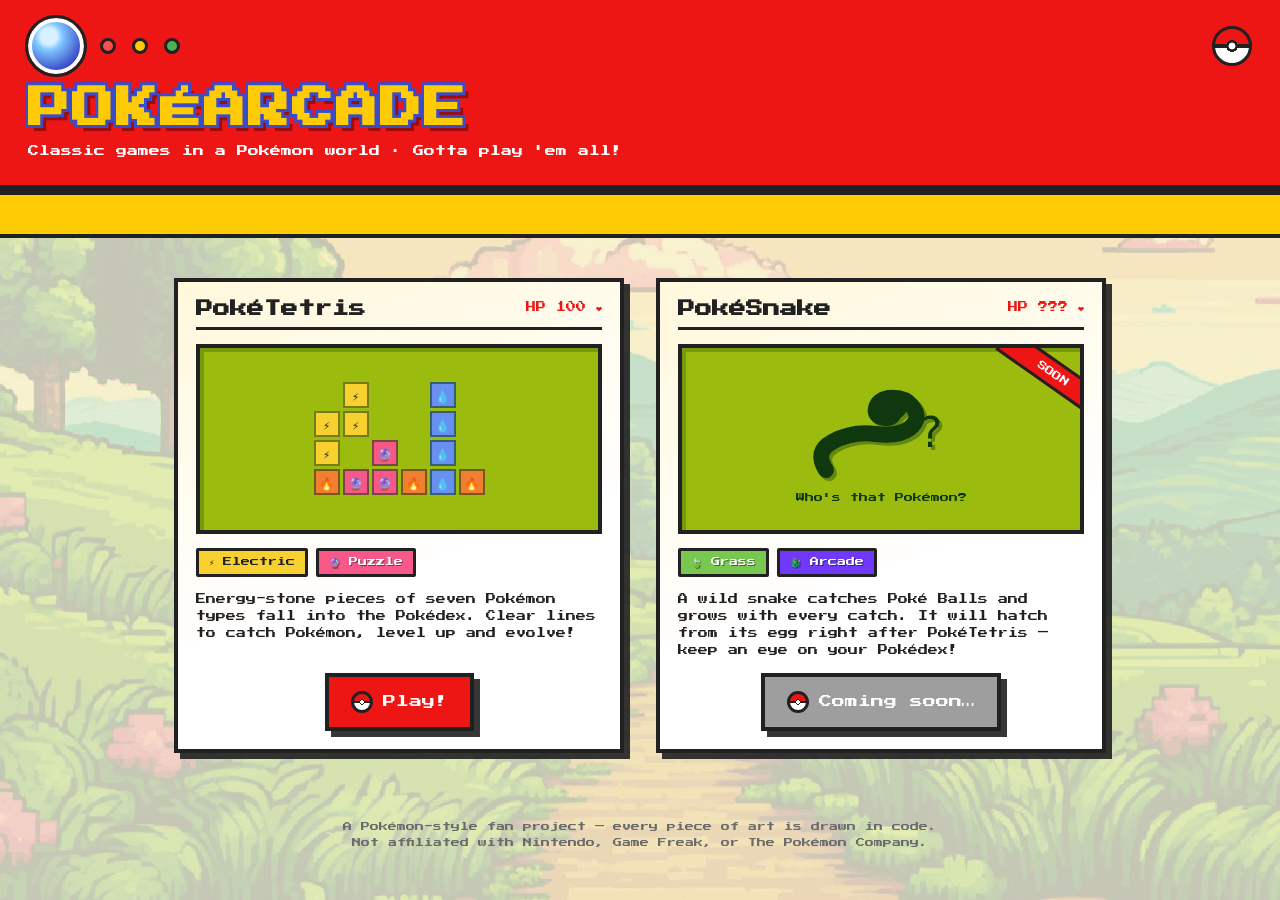
==== index.html @ 502ef16b "PokeArcade: retro Pokemon-style classic games site with PokeTetris Full playable Tetris (SRS, 7-bag," ====
<!DOCTYPE html>
<html lang="en">
<head>
  <meta charset="UTF-8">
  <meta name="viewport" content="width=device-width, initial-scale=1.0">
  <title>PokéArcade — Classic Games</title>
  <link rel="icon" href="data:image/svg+xml,%3Csvg xmlns='http://www.w3.org/2000/svg' viewBox='0 0 100 100'%3E%3Ccircle cx='50' cy='50' r='46' fill='%23fff' stroke='%23212121' stroke-width='6'/%3E%3Cpath d='M4 50 a46 46 0 0 1 92 0 z' fill='%23ee1515'/%3E%3Crect x='4' y='44' width='92' height='12' fill='%23212121'/%3E%3Ccircle cx='50' cy='50' r='14' fill='%23fff' stroke='%23212121' stroke-width='6'/%3E%3C/svg%3E">
  <link rel="preconnect" href="https://fonts.googleapis.com">
  <link rel="preconnect" href="https://fonts.gstatic.com" crossorigin>
  <link href="https://fonts.googleapis.com/css2?family=Press+Start+2P&display=swap" rel="stylesheet">
  <link rel="stylesheet" href="assets/css/theme.css?v=5">
  <link rel="stylesheet" href="assets/css/hub.css?v=5">
</head>
<body>

  <header class="pokedex-top">
    <div class="pokedex-top__hardware">
      <div class="dex-lens" aria-hidden="true"></div>
      <div class="dex-led dex-led--red" aria-hidden="true"></div>
      <div class="dex-led dex-led--yellow" aria-hidden="true"></div>
      <div class="dex-led dex-led--green" aria-hidden="true"></div>
      <div class="pokeball pokeball--bounce" style="margin-left:auto" aria-hidden="true"></div>
    </div>
    <h1>POKÉARCADE</h1>
    <p>Classic games in a Pokémon world · Gotta play 'em all!</p>
  </header>

  <div class="ticker" aria-hidden="true">
    <div class="ticker__inner">
      ⚡ TETRIS is now live! &nbsp;·&nbsp; 🐍 SNAKE is hatching from its egg soon… &nbsp;·&nbsp;
      🔴 Clear every line and become the League Champion! &nbsp;·&nbsp; ⭐ High scores are saved in your Pokédex
    </div>
  </div>

  <main class="games-grid">

    <!-- ======== Card: Tetris ======== -->
    <article class="game-card">
      <div class="game-card__head">
        <h2>PokéTetris</h2>
        <span class="game-card__hp">HP 100 ❤</span>
      </div>

      <div class="game-card__screen">
        <div class="tetro-preview" aria-hidden="true">
          <div class="tetro-cell tetro-cell--empty"></div>
          <div class="tetro-cell tetro-cell--electric">⚡</div>
          <div class="tetro-cell tetro-cell--empty"></div>
          <div class="tetro-cell tetro-cell--empty"></div>
          <div class="tetro-cell tetro-cell--water">💧</div>
          <div class="tetro-cell tetro-cell--empty"></div>

          <div class="tetro-cell tetro-cell--electric">⚡</div>
          <div class="tetro-cell tetro-cell--electric">⚡</div>
          <div class="tetro-cell tetro-cell--empty"></div>
          <div class="tetro-cell tetro-cell--empty"></div>
          <div class="tetro-cell tetro-cell--water">💧</div>
          <div class="tetro-cell tetro-cell--empty"></div>

          <div class="tetro-cell tetro-cell--electric">⚡</div>
          <div class="tetro-cell tetro-cell--empty"></div>
          <div class="tetro-cell tetro-cell--psychic">🔮</div>
          <div class="tetro-cell tetro-cell--empty"></div>
          <div class="tetro-cell tetro-cell--water">💧</div>
          <div class="tetro-cell tetro-cell--empty"></div>

          <div class="tetro-cell tetro-cell--fire">🔥</div>
          <div class="tetro-cell tetro-cell--psychic">🔮</div>
          <div class="tetro-cell tetro-cell--psychic">🔮</div>
          <div class="tetro-cell tetro-cell--fire">🔥</div>
          <div class="tetro-cell tetro-cell--water">💧</div>
          <div class="tetro-cell tetro-cell--fire">🔥</div>
        </div>
      </div>

      <div class="game-card__badges">
        <span class="type-badge type-badge--electric">⚡ Electric</span>
        <span class="type-badge type-badge--psychic">🔮 Puzzle</span>
      </div>

      <p class="game-card__desc">
        Energy-stone pieces of seven Pokémon types fall into the Pokédex.
        Clear lines to catch Pokémon, level up and evolve!
      </p>

      <div class="game-card__actions">
        <a class="poke-btn" href="games/tetris/index.html">
          <span class="pokeball" style="--size:22px" aria-hidden="true"></span>
          Play!
        </a>
      </div>
    </article>

    <!-- ======== Card: Snake (coming soon) ======== -->
    <article class="game-card">
      <div class="game-card__head">
        <h2>PokéSnake</h2>
        <span class="game-card__hp">HP ??? ❤</span>
      </div>

      <div class="game-card__screen">
        <span class="coming-soon-stamp">SOON</span>
        <div class="whos-that">
          <!-- Snake-Pokémon silhouette (original art) -->
          <svg width="150" height="110" viewBox="0 0 150 110" xmlns="http://www.w3.org/2000/svg" role="img" aria-label="Silhouette of a snake Pokémon">
            <path d="M20 95 q-12 -18 6 -28 q20 -11 44 -8 q22 3 34 -6 q12 -10 2 -22 q-8 -10 -24 -8 q-10 2 -12 10 q-2 8 8 10 q8 1 10 -5"
                  fill="none" stroke="#0f380f" stroke-width="16" stroke-linecap="round"/>
            <circle cx="88" cy="30" r="14" fill="#0f380f"/>
            <text x="112" y="72" font-size="42" fill="#0f380f" font-family="monospace">?</text>
          </svg>
          <span>Who's that Pokémon?</span>
        </div>
      </div>

      <div class="game-card__badges">
        <span class="type-badge type-badge--grass">🍃 Grass</span>
        <span class="type-badge type-badge--dragon">🐉 Arcade</span>
      </div>

      <p class="game-card__desc">
        A wild snake catches Poké Balls and grows with every catch.
        It will hatch from its egg right after PokéTetris — keep an eye on your Pokédex!
      </p>

      <div class="game-card__actions">
        <a class="poke-btn" href="#" aria-disabled="true">
          <span class="pokeball" style="--size:22px" aria-hidden="true"></span>
          Coming soon…
        </a>
      </div>
    </article>

  </main>

  <footer class="arcade-footer">
    A Pokémon-style fan project — every piece of art is drawn in code.<br>
    Not affiliated with Nintendo, Game Freak, or The Pokémon Company.
  </footer>

</body>
</html>
---- assets/css/theme.css ----
/* ============================================================
   PokéArcade — shared theme (arcade-shell)
   Tokens and reusable components for every game.
   ============================================================ */

:root {
  /* Poké Ball & Pikachu palette */
  --poke-red: #ee1515;
  --poke-red-dark: #b00b0b;
  --poke-yellow: #ffcb05;
  --poke-yellow-dark: #c7a008;
  --poke-blue: #3b4cca;
  --poke-blue-light: #7fc7ff;
  --poke-cream: #f8f0d8;
  --poke-ink: #212121;
  --poke-white: #ffffff;
  --poke-screen: #9bbc0f; /* Game Boy screen green */
  --poke-screen-dark: #0f380f;

  /* Pokémon type colors (used for Tetris pieces) */
  --type-electric: #f8d030;
  --type-fire: #f08030;
  --type-water: #6890f0;
  --type-grass: #78c850;
  --type-psychic: #f85888;
  --type-ice: #98d8d8;
  --type-dragon: #7038f8;

  --font-pixel: 'Press Start 2P', 'Courier New', monospace;
  --pixel-border: 4px solid var(--poke-ink);
  --pixel-shadow: 6px 6px 0 rgba(33, 33, 33, 0.9);
}

* {
  box-sizing: border-box;
}

body {
  margin: 0;
  font-family: var(--font-pixel);
  color: var(--poke-ink);
  background-color: var(--poke-cream);
  /* subtle pixel grid, like walking through tall grass */
  background-image:
    linear-gradient(rgba(120, 200, 80, 0.07) 2px, transparent 2px),
    linear-gradient(90deg, rgba(120, 200, 80, 0.07) 2px, transparent 2px);
  background-size: 24px 24px;
  image-rendering: pixelated;
}

/* ---------- Poké Ball button ---------- */
.poke-btn {
  display: inline-flex;
  align-items: center;
  gap: 10px;
  padding: 14px 22px;
  font-family: var(--font-pixel);
  font-size: 13px;
  text-decoration: none;
  color: var(--poke-white);
  background: var(--poke-red);
  border: var(--pixel-border);
  box-shadow: var(--pixel-shadow);
  cursor: pointer;
  transition: transform 0.08s steps(2), box-shadow 0.08s steps(2);
}

.poke-btn:hover {
  transform: translate(2px, 2px);
  box-shadow: 4px 4px 0 rgba(33, 33, 33, 0.9);
  background: var(--poke-red-dark);
}

.poke-btn:active {
  transform: translate(6px, 6px);
  box-shadow: 0 0 0 rgba(33, 33, 33, 0.9);
}

.poke-btn[aria-disabled='true'] {
  background: #9e9e9e;
  cursor: not-allowed;
  pointer-events: none;
}

/* ---------- Type badges (like Pokémon battle UI) ---------- */
.type-badge {
  display: inline-block;
  padding: 6px 10px;
  font-size: 9px;
  color: var(--poke-white);
  text-shadow: 1px 1px 0 rgba(0, 0, 0, 0.45);
  border: 3px solid var(--poke-ink);
  border-radius: 2px;
}

.type-badge--electric { background: var(--type-electric); color: var(--poke-ink); text-shadow: none; }
.type-badge--fire     { background: var(--type-fire); }
.type-badge--water    { background: var(--type-water); }
.type-badge--grass    { background: var(--type-grass); }
.type-badge--psychic  { background: var(--type-psychic); }
.type-badge--ice      { background: var(--type-ice); color: var(--poke-ink); text-shadow: none; }
.type-badge--dragon   { background: var(--type-dragon); }

/* ---------- Poké Ball (pure CSS, spins and bounces) ---------- */
.pokeball {
  --size: 40px;
  width: var(--size);
  height: var(--size);
  flex: 0 0 auto;
  border-radius: 50%;
  border: 3px solid var(--poke-ink);
  background:
    radial-gradient(circle at center, var(--poke-white) 0 14%, var(--poke-ink) 15% 24%, transparent 25%),
    linear-gradient(to bottom, var(--poke-red) 0 45%, var(--poke-ink) 45% 55%, var(--poke-white) 55% 100%);
}

.pokeball--bounce {
  animation: pokeball-bounce 1.1s steps(6) infinite;
}

@keyframes pokeball-bounce {
  0%, 100% { transform: translateY(0) rotate(0deg); }
  30%      { transform: translateY(-14px) rotate(-14deg); }
  60%      { transform: translateY(0) rotate(10deg); }
  80%      { transform: translateY(-5px) rotate(-4deg); }
}

/* ---------- "Pokédex screen" panel ---------- */
.dex-panel {
  background: var(--poke-white);
  border: var(--pixel-border);
  box-shadow: var(--pixel-shadow);
  padding: 20px;
}

/* ---------- Scrolling ticker ---------- */
.ticker {
  overflow: hidden;
  border-top: var(--pixel-border);
  border-bottom: var(--pixel-border);
  background: var(--poke-yellow);
  padding: 10px 0;
  white-space: nowrap;
}

.ticker__inner {
  display: inline-block;
  padding-left: 100%;
  animation: ticker-scroll 18s linear infinite;
  font-size: 11px;
}

@keyframes ticker-scroll {
  to { transform: translateX(-100%); }
}
---- assets/css/hub.css ----
/* ============================================================
   PokéArcade — hub page styles (index.html)
   ============================================================ */

/* Locally generated pixel-art meadow (SDXL), dimmed by a cream
   overlay so cards and text stay readable. */
body {
  background-image:
    linear-gradient(rgba(248, 240, 216, 0.78), rgba(248, 240, 216, 0.78)),
    url('../img/hub-bg.png');
  background-size: cover;
  background-position: center;
  background-attachment: fixed;
}

/* ---------- Pokédex-style header ---------- */
.pokedex-top {
  background: var(--poke-red);
  border-bottom: 6px solid var(--poke-ink);
  padding: 18px 28px 22px;
  position: relative;
}

.pokedex-top__hardware {
  display: flex;
  align-items: center;
  gap: 16px;
  margin-bottom: 14px;
}

/* Big blue lens, just like the Pokédex camera */
.dex-lens {
  width: 56px;
  height: 56px;
  border-radius: 50%;
  border: 4px solid var(--poke-white);
  outline: 3px solid var(--poke-ink);
  background: radial-gradient(circle at 35% 30%, #d8f0ff 0 18%, var(--poke-blue-light) 30%, var(--poke-blue) 75%);
}

.dex-led {
  width: 16px;
  height: 16px;
  border-radius: 50%;
  border: 3px solid var(--poke-ink);
}

.dex-led--red    { background: #ff4d4d; animation: led-blink 2.2s steps(2) infinite; }
.dex-led--yellow { background: var(--poke-yellow); animation: led-blink 1.7s steps(2) infinite 0.4s; }
.dex-led--green  { background: #4caf50; animation: led-blink 2.9s steps(2) infinite 0.8s; }

@keyframes led-blink {
  0%, 100% { filter: brightness(1); }
  50%      { filter: brightness(1.9); }
}

.pokedex-top h1 {
  margin: 0;
  font-size: clamp(22px, 5vw, 42px);
  color: var(--poke-yellow);
  /* signature yellow logo with a blue outline, Pokémon-logo style */
  text-shadow:
    3px 3px 0 var(--poke-blue),
    -3px 3px 0 var(--poke-blue),
    3px -3px 0 var(--poke-blue),
    -3px -3px 0 var(--poke-blue),
    6px 6px 0 rgba(0, 0, 0, 0.35);
  letter-spacing: 2px;
}

.pokedex-top p {
  margin: 12px 0 0;
  color: var(--poke-white);
  font-size: 11px;
  line-height: 1.9;
}

/* ---------- Game cards grid ---------- */
.games-grid {
  display: grid;
  grid-template-columns: repeat(auto-fit, minmax(300px, 1fr));
  gap: 32px;
  max-width: 980px;
  margin: 40px auto;
  padding: 0 24px;
}

/* Game card — styled like a Pokémon TCG card */
.game-card {
  display: flex;
  flex-direction: column;
  gap: 14px;
  padding: 18px;
  background: linear-gradient(160deg, #fff8dc 0%, var(--poke-white) 60%);
  border: var(--pixel-border);
  box-shadow: var(--pixel-shadow);
  transition: transform 0.1s steps(2), box-shadow 0.1s steps(2);
}

.game-card:hover {
  transform: translate(-3px, -3px);
  box-shadow: 9px 9px 0 rgba(33, 33, 33, 0.9);
}

.game-card__head {
  display: flex;
  align-items: center;
  justify-content: space-between;
  gap: 10px;
  border-bottom: 3px solid var(--poke-ink);
  padding-bottom: 10px;
}

.game-card__head h2 {
  margin: 0;
  font-size: 17px;
}

.game-card__hp {
  font-size: 10px;
  color: var(--poke-red);
  white-space: nowrap;
}

/* Preview window inside the card — green Game Boy screen */
.game-card__screen {
  min-height: 190px;
  display: flex;
  align-items: center;
  justify-content: center;
  background: var(--poke-screen);
  border: var(--pixel-border);
  box-shadow: inset 4px 4px 0 rgba(15, 56, 15, 0.25);
  position: relative;
  overflow: hidden;
}

.game-card__badges {
  display: flex;
  flex-wrap: wrap;
  gap: 8px;
}

.game-card__desc {
  font-size: 10px;
  line-height: 1.7;
  margin: 0;
  flex-grow: 1;
}

.game-card__actions {
  display: flex;
  justify-content: center;
}

/* --- Mini tetromino art on the Tetris card screen --- */
.tetro-preview {
  display: grid;
  grid-template-columns: repeat(6, 26px);
  grid-template-rows: repeat(4, 26px);
  gap: 3px;
}

.tetro-cell {
  border: 2px solid rgba(15, 56, 15, 0.55);
  display: flex;
  align-items: center;
  justify-content: center;
  font-size: 12px;
  line-height: 1;
}

.tetro-cell--electric { background: var(--type-electric); }
.tetro-cell--fire     { background: var(--type-fire); }
.tetro-cell--water    { background: var(--type-water); }
.tetro-cell--psychic  { background: var(--type-psychic); }
.tetro-cell--empty    { border-color: transparent; }

/* --- "Who's that Pokémon?" silhouette on the Snake card --- */
.whos-that {
  display: flex;
  flex-direction: column;
  align-items: center;
  gap: 8px;
}

.whos-that svg {
  filter: drop-shadow(3px 3px 0 rgba(15, 56, 15, 0.4));
}

.whos-that span {
  font-size: 9px;
  color: var(--poke-screen-dark);
}

.coming-soon-stamp {
  position: absolute;
  top: 12px;
  right: -34px;
  transform: rotate(35deg);
  background: var(--poke-red);
  color: var(--poke-white);
  font-size: 9px;
  padding: 6px 40px;
  border: 3px solid var(--poke-ink);
}

/* ---------- Footer ---------- */
.arcade-footer {
  text-align: center;
  font-size: 9px;
  line-height: 1.8;
  padding: 26px 20px 34px;
  color: #6b6b6b;
}
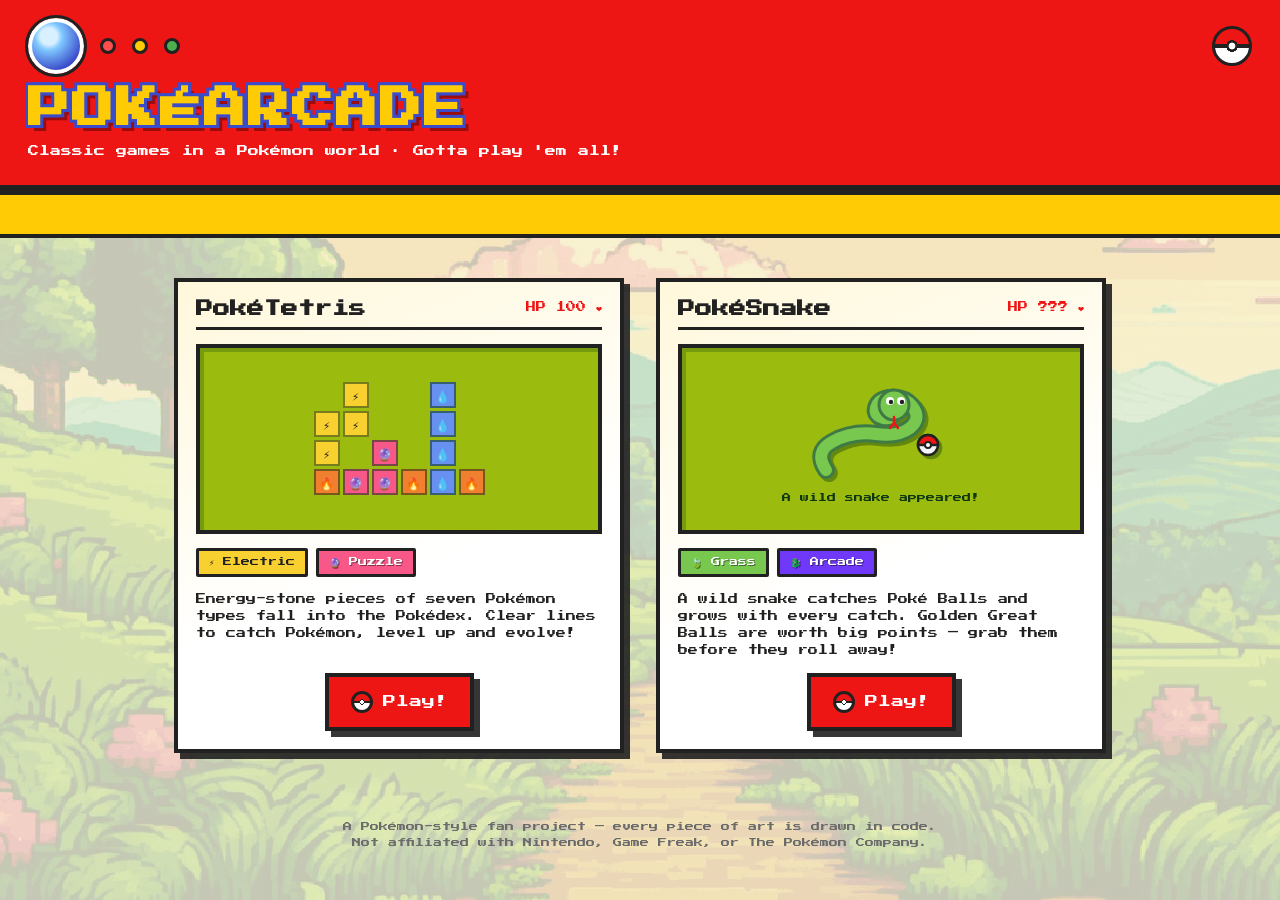
==== commit 1b082582: "Add PokeSnake and lock game pages against page scrolling on phones New game: snake on a 17x17 field " ====
--- a/index.html
+++ b/index.html
@@ -27,7 +27,7 @@
 
   <div class="ticker" aria-hidden="true">
     <div class="ticker__inner">
-      ⚡ TETRIS is now live! &nbsp;·&nbsp; 🐍 SNAKE is hatching from its egg soon… &nbsp;·&nbsp;
+      ⚡ TETRIS is now live! &nbsp;·&nbsp; 🐍 SNAKE has hatched — play it now! &nbsp;·&nbsp;
       🔴 Clear every line and become the League Champion! &nbsp;·&nbsp; ⭐ High scores are saved in your Pokédex
     </div>
   </div>
@@ -99,16 +99,22 @@
       </div>
 
       <div class="game-card__screen">
-        <span class="coming-soon-stamp">SOON</span>
         <div class="whos-that">
-          <!-- Snake-Pokémon silhouette (original art) -->
-          <svg width="150" height="110" viewBox="0 0 150 110" xmlns="http://www.w3.org/2000/svg" role="img" aria-label="Silhouette of a snake Pokémon">
+          <!-- The snake, revealed (original art) -->
+          <svg width="150" height="110" viewBox="0 0 150 110" xmlns="http://www.w3.org/2000/svg" role="img" aria-label="A green snake Pokémon">
             <path d="M20 95 q-12 -18 6 -28 q20 -11 44 -8 q22 3 34 -6 q12 -10 2 -22 q-8 -10 -24 -8 q-10 2 -12 10 q-2 8 8 10 q8 1 10 -5"
-                  fill="none" stroke="#0f380f" stroke-width="16" stroke-linecap="round"/>
-            <circle cx="88" cy="30" r="14" fill="#0f380f"/>
-            <text x="112" y="72" font-size="42" fill="#0f380f" font-family="monospace">?</text>
+                  fill="none" stroke="#3f7a45" stroke-width="18" stroke-linecap="round"/>
+            <path d="M20 95 q-12 -18 6 -28 q20 -11 44 -8 q22 3 34 -6 q12 -10 2 -22 q-8 -10 -24 -8 q-10 2 -12 10 q-2 8 8 10 q8 1 10 -5"
+                  fill="none" stroke="#78c850" stroke-width="12" stroke-linecap="round"/>
+            <circle cx="88" cy="30" r="15" fill="#78c850" stroke="#3f7a45" stroke-width="3"/>
+            <circle cx="84" cy="26" r="4" fill="#fff"/><circle cx="85" cy="27" r="2.2" fill="#212121"/>
+            <circle cx="95" cy="26" r="4" fill="#fff"/><circle cx="96" cy="27" r="2.2" fill="#212121"/>
+            <path d="M88 42 l0 7 m0 -1 l-4 5 m4 -5 l4 5" stroke="#ee1515" stroke-width="2.5" fill="none" stroke-linecap="round"/>
+            <circle cx="122" cy="70" r="10" fill="#f4f6fb" stroke="#212121" stroke-width="2.5"/>
+            <path d="M112 70 a10 10 0 0 1 20 0 z" fill="#ee1515" stroke="#212121" stroke-width="2.5"/>
+            <circle cx="122" cy="70" r="3" fill="#fff" stroke="#212121" stroke-width="2"/>
           </svg>
-          <span>Who's that Pokémon?</span>
+          <span>A wild snake appeared!</span>
         </div>
       </div>
 
@@ -119,13 +125,13 @@
 
       <p class="game-card__desc">
         A wild snake catches Poké Balls and grows with every catch.
-        It will hatch from its egg right after PokéTetris — keep an eye on your Pokédex!
+        Golden Great Balls are worth big points — grab them before they roll away!
       </p>
 
       <div class="game-card__actions">
-        <a class="poke-btn" href="#" aria-disabled="true">
+        <a class="poke-btn" href="games/snake/index.html">
           <span class="pokeball" style="--size:22px" aria-hidden="true"></span>
-          Coming soon…
+          Play!
         </a>
       </div>
     </article>
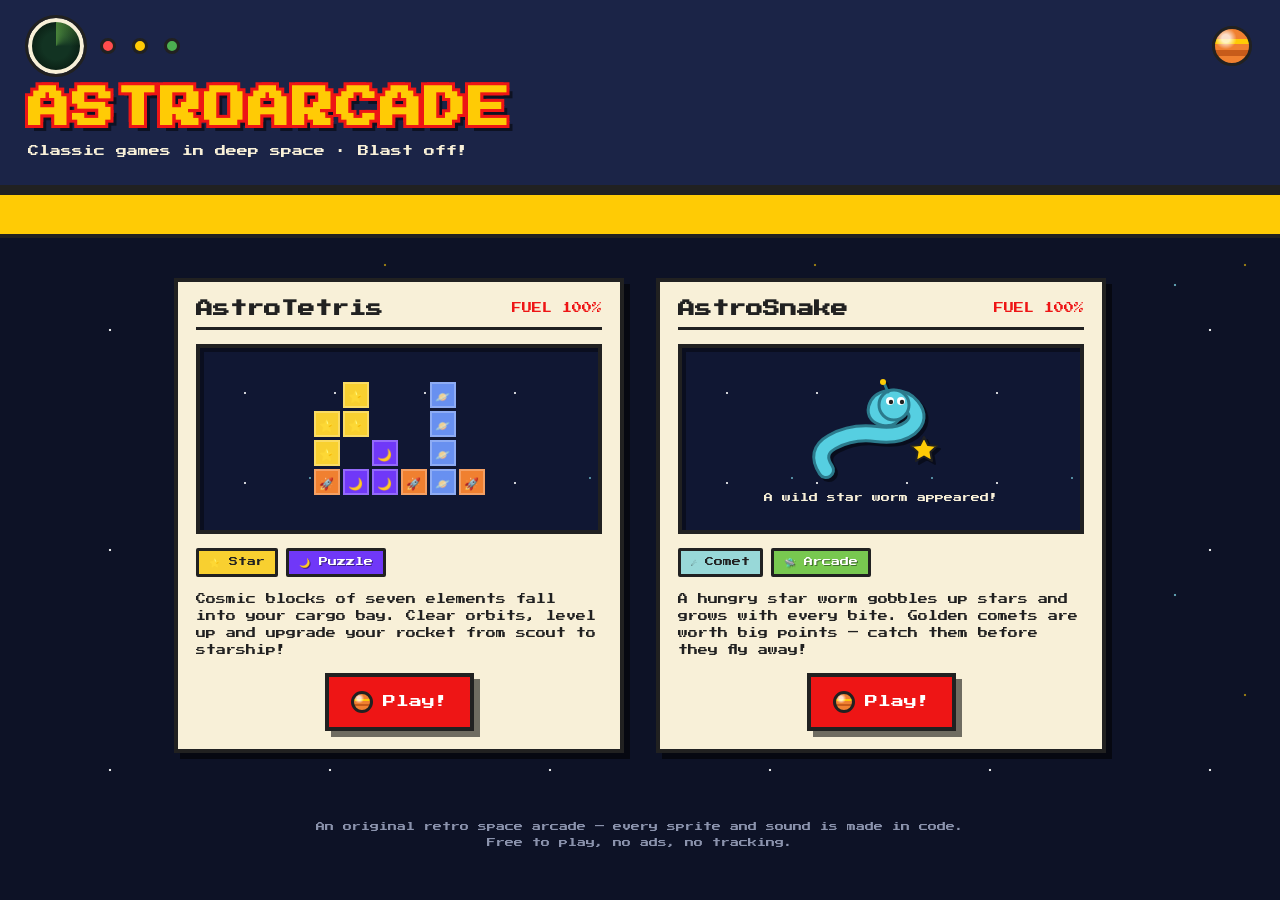
==== commit a553811a: "Re-theme the whole site to an original space setting: AstroArcade Pokemon theme is fully gone: Astro" ====
--- a/index.html
+++ b/index.html
@@ -3,13 +3,13 @@
 <head>
   <meta charset="UTF-8">
   <meta name="viewport" content="width=device-width, initial-scale=1.0">
-  <title>PokéArcade — Classic Games</title>
-  <link rel="icon" href="data:image/svg+xml,%3Csvg xmlns='http://www.w3.org/2000/svg' viewBox='0 0 100 100'%3E%3Ccircle cx='50' cy='50' r='46' fill='%23fff' stroke='%23212121' stroke-width='6'/%3E%3Cpath d='M4 50 a46 46 0 0 1 92 0 z' fill='%23ee1515'/%3E%3Crect x='4' y='44' width='92' height='12' fill='%23212121'/%3E%3Ccircle cx='50' cy='50' r='14' fill='%23fff' stroke='%23212121' stroke-width='6'/%3E%3C/svg%3E">
+  <title>AstroArcade — Classic Games in Space</title>
+  <link rel="icon" href="data:image/svg+xml,%3Csvg xmlns='http://www.w3.org/2000/svg' viewBox='0 0 100 100'%3E%3Cellipse cx='50' cy='54' rx='46' ry='14' fill='none' stroke='%23ffcb05' stroke-width='7' transform='rotate(-18 50 54)'/%3E%3Ccircle cx='50' cy='50' r='28' fill='%23f08030' stroke='%23212121' stroke-width='6'/%3E%3Cpath d='M28 44 a28 28 0 0 1 44 -8' fill='none' stroke='%23ffcb05' stroke-width='8'/%3E%3C/svg%3E">
   <link rel="preconnect" href="https://fonts.googleapis.com">
   <link rel="preconnect" href="https://fonts.gstatic.com" crossorigin>
   <link href="https://fonts.googleapis.com/css2?family=Press+Start+2P&display=swap" rel="stylesheet">
-  <link rel="stylesheet" href="assets/css/theme.css?v=5">
-  <link rel="stylesheet" href="assets/css/hub.css?v=5">
+  <link rel="stylesheet" href="assets/css/theme.css?v=6">
+  <link rel="stylesheet" href="assets/css/hub.css?v=6">
 </head>
 <body>
 
@@ -21,66 +21,66 @@
       <div class="dex-led dex-led--green" aria-hidden="true"></div>
       <div class="pokeball pokeball--bounce" style="margin-left:auto" aria-hidden="true"></div>
     </div>
-    <h1>POKÉARCADE</h1>
-    <p>Classic games in a Pokémon world · Gotta play 'em all!</p>
+    <h1>ASTROARCADE</h1>
+    <p>Classic games in deep space · Blast off!</p>
   </header>
 
   <div class="ticker" aria-hidden="true">
     <div class="ticker__inner">
-      ⚡ TETRIS is now live! &nbsp;·&nbsp; 🐍 SNAKE has hatched — play it now! &nbsp;·&nbsp;
-      🔴 Clear every line and become the League Champion! &nbsp;·&nbsp; ⭐ High scores are saved in your Pokédex
+      🚀 ASTROTETRIS is now live! &nbsp;·&nbsp; 🐛 ASTROSNAKE — feed the star worm! &nbsp;·&nbsp;
+      ⭐ Clear every orbit and become the Fleet Commander! &nbsp;·&nbsp; 🛸 High scores are saved in your Star Log
     </div>
   </div>
 
   <main class="games-grid">
 
-    <!-- ======== Card: Tetris ======== -->
+    <!-- ======== Card: AstroTetris ======== -->
     <article class="game-card">
       <div class="game-card__head">
-        <h2>PokéTetris</h2>
-        <span class="game-card__hp">HP 100 ❤</span>
+        <h2>AstroTetris</h2>
+        <span class="game-card__hp">FUEL 100%</span>
       </div>
 
       <div class="game-card__screen">
         <div class="tetro-preview" aria-hidden="true">
           <div class="tetro-cell tetro-cell--empty"></div>
-          <div class="tetro-cell tetro-cell--electric">⚡</div>
+          <div class="tetro-cell tetro-cell--star">⭐</div>
           <div class="tetro-cell tetro-cell--empty"></div>
           <div class="tetro-cell tetro-cell--empty"></div>
-          <div class="tetro-cell tetro-cell--water">💧</div>
+          <div class="tetro-cell tetro-cell--planet">🪐</div>
           <div class="tetro-cell tetro-cell--empty"></div>
 
-          <div class="tetro-cell tetro-cell--electric">⚡</div>
-          <div class="tetro-cell tetro-cell--electric">⚡</div>
+          <div class="tetro-cell tetro-cell--star">⭐</div>
+          <div class="tetro-cell tetro-cell--star">⭐</div>
           <div class="tetro-cell tetro-cell--empty"></div>
           <div class="tetro-cell tetro-cell--empty"></div>
-          <div class="tetro-cell tetro-cell--water">💧</div>
+          <div class="tetro-cell tetro-cell--planet">🪐</div>
           <div class="tetro-cell tetro-cell--empty"></div>
 
-          <div class="tetro-cell tetro-cell--electric">⚡</div>
+          <div class="tetro-cell tetro-cell--star">⭐</div>
           <div class="tetro-cell tetro-cell--empty"></div>
-          <div class="tetro-cell tetro-cell--psychic">🔮</div>
+          <div class="tetro-cell tetro-cell--moon">🌙</div>
           <div class="tetro-cell tetro-cell--empty"></div>
-          <div class="tetro-cell tetro-cell--water">💧</div>
+          <div class="tetro-cell tetro-cell--planet">🪐</div>
           <div class="tetro-cell tetro-cell--empty"></div>
 
-          <div class="tetro-cell tetro-cell--fire">🔥</div>
-          <div class="tetro-cell tetro-cell--psychic">🔮</div>
-          <div class="tetro-cell tetro-cell--psychic">🔮</div>
-          <div class="tetro-cell tetro-cell--fire">🔥</div>
-          <div class="tetro-cell tetro-cell--water">💧</div>
-          <div class="tetro-cell tetro-cell--fire">🔥</div>
+          <div class="tetro-cell tetro-cell--rocket">🚀</div>
+          <div class="tetro-cell tetro-cell--moon">🌙</div>
+          <div class="tetro-cell tetro-cell--moon">🌙</div>
+          <div class="tetro-cell tetro-cell--rocket">🚀</div>
+          <div class="tetro-cell tetro-cell--planet">🪐</div>
+          <div class="tetro-cell tetro-cell--rocket">🚀</div>
         </div>
       </div>
 
       <div class="game-card__badges">
-        <span class="type-badge type-badge--electric">⚡ Electric</span>
-        <span class="type-badge type-badge--psychic">🔮 Puzzle</span>
+        <span class="type-badge type-badge--star">⭐ Star</span>
+        <span class="type-badge type-badge--moon">🌙 Puzzle</span>
       </div>
 
       <p class="game-card__desc">
-        Energy-stone pieces of seven Pokémon types fall into the Pokédex.
-        Clear lines to catch Pokémon, level up and evolve!
+        Cosmic blocks of seven elements fall into your cargo bay.
+        Clear orbits, level up and upgrade your rocket from scout to starship!
       </p>
 
       <div class="game-card__actions">
@@ -91,41 +91,41 @@
       </div>
     </article>
 
-    <!-- ======== Card: Snake (coming soon) ======== -->
+    <!-- ======== Card: AstroSnake ======== -->
     <article class="game-card">
       <div class="game-card__head">
-        <h2>PokéSnake</h2>
-        <span class="game-card__hp">HP ??? ❤</span>
+        <h2>AstroSnake</h2>
+        <span class="game-card__hp">FUEL 100%</span>
       </div>
 
       <div class="game-card__screen">
         <div class="whos-that">
-          <!-- The snake, revealed (original art) -->
-          <svg width="150" height="110" viewBox="0 0 150 110" xmlns="http://www.w3.org/2000/svg" role="img" aria-label="A green snake Pokémon">
+          <!-- The star worm (original art) -->
+          <svg width="150" height="110" viewBox="0 0 150 110" xmlns="http://www.w3.org/2000/svg" role="img" aria-label="A teal star worm">
             <path d="M20 95 q-12 -18 6 -28 q20 -11 44 -8 q22 3 34 -6 q12 -10 2 -22 q-8 -10 -24 -8 q-10 2 -12 10 q-2 8 8 10 q8 1 10 -5"
-                  fill="none" stroke="#3f7a45" stroke-width="18" stroke-linecap="round"/>
+                  fill="none" stroke="#2b7a8c" stroke-width="18" stroke-linecap="round"/>
             <path d="M20 95 q-12 -18 6 -28 q20 -11 44 -8 q22 3 34 -6 q12 -10 2 -22 q-8 -10 -24 -8 q-10 2 -12 10 q-2 8 8 10 q8 1 10 -5"
-                  fill="none" stroke="#78c850" stroke-width="12" stroke-linecap="round"/>
-            <circle cx="88" cy="30" r="15" fill="#78c850" stroke="#3f7a45" stroke-width="3"/>
+                  fill="none" stroke="#56cfe1" stroke-width="12" stroke-linecap="round"/>
+            <circle cx="88" cy="30" r="15" fill="#56cfe1" stroke="#2b7a8c" stroke-width="3"/>
+            <line x1="82" y1="17" x2="78" y2="8" stroke="#2b7a8c" stroke-width="3" stroke-linecap="round"/>
+            <circle cx="77" cy="7" r="3" fill="#ffcb05"/>
             <circle cx="84" cy="26" r="4" fill="#fff"/><circle cx="85" cy="27" r="2.2" fill="#212121"/>
             <circle cx="95" cy="26" r="4" fill="#fff"/><circle cx="96" cy="27" r="2.2" fill="#212121"/>
-            <path d="M88 42 l0 7 m0 -1 l-4 5 m4 -5 l4 5" stroke="#ee1515" stroke-width="2.5" fill="none" stroke-linecap="round"/>
-            <circle cx="122" cy="70" r="10" fill="#f4f6fb" stroke="#212121" stroke-width="2.5"/>
-            <path d="M112 70 a10 10 0 0 1 20 0 z" fill="#ee1515" stroke="#212121" stroke-width="2.5"/>
-            <circle cx="122" cy="70" r="3" fill="#fff" stroke="#212121" stroke-width="2"/>
+            <path d="M118 62 l4 8 9 1 -6.5 6 1.5 9 -8 -4.5 -8 4.5 1.5 -9 -6.5 -6 9 -1 z"
+                  fill="#ffcb05" stroke="#212121" stroke-width="2" stroke-linejoin="round"/>
           </svg>
-          <span>A wild snake appeared!</span>
+          <span>A wild star worm appeared!</span>
         </div>
       </div>
 
       <div class="game-card__badges">
-        <span class="type-badge type-badge--grass">🍃 Grass</span>
-        <span class="type-badge type-badge--dragon">🐉 Arcade</span>
+        <span class="type-badge type-badge--comet">☄ Comet</span>
+        <span class="type-badge type-badge--ufo">🛸 Arcade</span>
       </div>
 
       <p class="game-card__desc">
-        A wild snake catches Poké Balls and grows with every catch.
-        Golden Great Balls are worth big points — grab them before they roll away!
+        A hungry star worm gobbles up stars and grows with every bite.
+        Golden comets are worth big points — catch them before they fly away!
       </p>
 
       <div class="game-card__actions">
@@ -139,8 +139,8 @@
   </main>
 
   <footer class="arcade-footer">
-    A Pokémon-style fan project — every piece of art is drawn in code.<br>
-    Not affiliated with Nintendo, Game Freak, or The Pokémon Company.
+    An original retro space arcade — every sprite and sound is made in code.<br>
+    Free to play, no ads, no tracking.
   </footer>
 
 </body>
--- a/assets/css/theme.css
+++ b/assets/css/theme.css
@@ -1,34 +1,39 @@
 /* ============================================================
-   PokéArcade — shared theme (arcade-shell)
-   Tokens and reusable components for every game.
+   AstroArcade — shared theme (arcade-shell)
+   Retro pixel style in deep space. Tokens and reusable
+   components for every game.
+   NOTE: some token names (--poke-*) are legacy from the first
+   theme; only their values changed during the space rework.
    ============================================================ */
 
 :root {
-  /* Poké Ball & Pikachu palette */
-  --poke-red: #ee1515;
+  /* Core palette: arcade accents on deep space */
+  --poke-red: #ee1515;      /* rocket red — primary accent */
   --poke-red-dark: #b00b0b;
-  --poke-yellow: #ffcb05;
+  --poke-yellow: #ffcb05;   /* star yellow */
   --poke-yellow-dark: #c7a008;
   --poke-blue: #3b4cca;
   --poke-blue-light: #7fc7ff;
-  --poke-cream: #f8f0d8;
+  --poke-cream: #f8f0d8;    /* panel background */
   --poke-ink: #212121;
   --poke-white: #ffffff;
-  --poke-screen: #9bbc0f; /* Game Boy screen green */
-  --poke-screen-dark: #0f380f;
+  --space-deep: #0d1226;    /* page background */
+  --space-panel: #1b2447;   /* console header */
+  --poke-screen: #101733;   /* playfield: deep space */
+  --poke-screen-dark: #060a18;
 
-  /* Pokémon type colors (used for Tetris pieces) */
-  --type-electric: #f8d030;
-  --type-fire: #f08030;
-  --type-water: #6890f0;
-  --type-grass: #78c850;
-  --type-psychic: #f85888;
-  --type-ice: #98d8d8;
-  --type-dragon: #7038f8;
+  /* Cosmic element colors (Tetris pieces) */
+  --type-comet: #98d8d8;
+  --type-planet: #6890f0;
+  --type-rocket: #f08030;
+  --type-star: #f8d030;
+  --type-ufo: #78c850;
+  --type-moon: #7038f8;
+  --type-plasma: #f85888;
 
   --font-pixel: 'Press Start 2P', 'Courier New', monospace;
   --pixel-border: 4px solid var(--poke-ink);
-  --pixel-shadow: 6px 6px 0 rgba(33, 33, 33, 0.9);
+  --pixel-shadow: 6px 6px 0 rgba(0, 0, 0, 0.55);
 }
 
 * {
@@ -38,17 +43,19 @@
 body {
   margin: 0;
   font-family: var(--font-pixel);
-  color: var(--poke-ink);
-  background-color: var(--poke-cream);
-  /* subtle pixel grid, like walking through tall grass */
+  color: var(--poke-cream);
+  background-color: var(--space-deep);
+  /* pixel starfield: three layers of repeating star dots */
   background-image:
-    linear-gradient(rgba(120, 200, 80, 0.07) 2px, transparent 2px),
-    linear-gradient(90deg, rgba(120, 200, 80, 0.07) 2px, transparent 2px);
-  background-size: 24px 24px;
+    radial-gradient(rgba(255, 255, 255, 0.9) 1px, transparent 1.6px),
+    radial-gradient(rgba(127, 216, 232, 0.7) 1px, transparent 1.6px),
+    radial-gradient(rgba(255, 203, 5, 0.55) 1px, transparent 1.6px);
+  background-size: 220px 220px, 310px 310px, 430px 430px;
+  background-position: 0 0, 90px 130px, 170px 50px;
   image-rendering: pixelated;
 }
 
-/* ---------- Poké Ball button ---------- */
+/* ---------- Launch button ---------- */
 .poke-btn {
   display: inline-flex;
   align-items: center;
@@ -67,13 +74,13 @@
 
 .poke-btn:hover {
   transform: translate(2px, 2px);
-  box-shadow: 4px 4px 0 rgba(33, 33, 33, 0.9);
+  box-shadow: 4px 4px 0 rgba(0, 0, 0, 0.55);
   background: var(--poke-red-dark);
 }
 
 .poke-btn:active {
   transform: translate(6px, 6px);
-  box-shadow: 0 0 0 rgba(33, 33, 33, 0.9);
+  box-shadow: 0 0 0 rgba(0, 0, 0, 0.55);
 }
 
 .poke-btn[aria-disabled='true'] {
@@ -82,7 +89,7 @@
   pointer-events: none;
 }
 
-/* ---------- Type badges (like Pokémon battle UI) ---------- */
+/* ---------- Element badges ---------- */
 .type-badge {
   display: inline-block;
   padding: 6px 10px;
@@ -93,15 +100,15 @@
   border-radius: 2px;
 }
 
-.type-badge--electric { background: var(--type-electric); color: var(--poke-ink); text-shadow: none; }
-.type-badge--fire     { background: var(--type-fire); }
-.type-badge--water    { background: var(--type-water); }
-.type-badge--grass    { background: var(--type-grass); }
-.type-badge--psychic  { background: var(--type-psychic); }
-.type-badge--ice      { background: var(--type-ice); color: var(--poke-ink); text-shadow: none; }
-.type-badge--dragon   { background: var(--type-dragon); }
+.type-badge--star   { background: var(--type-star); color: var(--poke-ink); text-shadow: none; }
+.type-badge--rocket { background: var(--type-rocket); }
+.type-badge--planet { background: var(--type-planet); }
+.type-badge--ufo    { background: var(--type-ufo); }
+.type-badge--plasma { background: var(--type-plasma); }
+.type-badge--comet  { background: var(--type-comet); color: var(--poke-ink); text-shadow: none; }
+.type-badge--moon   { background: var(--type-moon); }
 
-/* ---------- Poké Ball (pure CSS, spins and bounces) ---------- */
+/* ---------- Planet orb (pure CSS, banded gas giant) ---------- */
 .pokeball {
   --size: 40px;
   width: var(--size);
@@ -110,8 +117,10 @@
   border-radius: 50%;
   border: 3px solid var(--poke-ink);
   background:
-    radial-gradient(circle at center, var(--poke-white) 0 14%, var(--poke-ink) 15% 24%, transparent 25%),
-    linear-gradient(to bottom, var(--poke-red) 0 45%, var(--poke-ink) 45% 55%, var(--poke-white) 55% 100%);
+    radial-gradient(circle at 32% 28%, rgba(255, 255, 255, 0.75) 0 12%, transparent 32%),
+    linear-gradient(to bottom,
+      #f08030 0 30%, #ffcb05 30% 45%, #f08030 45% 62%,
+      #c75b1a 62% 78%, #f08030 78% 100%);
 }
 
 .pokeball--bounce {
@@ -125,9 +134,10 @@
   80%      { transform: translateY(-5px) rotate(-4deg); }
 }
 
-/* ---------- "Pokédex screen" panel ---------- */
+/* ---------- Console panel ---------- */
 .dex-panel {
-  background: var(--poke-white);
+  background: var(--poke-cream);
+  color: var(--poke-ink);
   border: var(--pixel-border);
   box-shadow: var(--pixel-shadow);
   padding: 20px;
@@ -139,6 +149,7 @@
   border-top: var(--pixel-border);
   border-bottom: var(--pixel-border);
   background: var(--poke-yellow);
+  color: var(--poke-ink);
   padding: 10px 0;
   white-space: nowrap;
 }
--- a/assets/css/hub.css
+++ b/assets/css/hub.css
@@ -1,21 +1,10 @@
 /* ============================================================
-   PokéArcade — hub page styles (index.html)
+   AstroArcade — hub page styles (index.html)
    ============================================================ */
 
-/* Locally generated pixel-art meadow (SDXL), dimmed by a cream
-   overlay so cards and text stay readable. */
-body {
-  background-image:
-    linear-gradient(rgba(248, 240, 216, 0.78), rgba(248, 240, 216, 0.78)),
-    url('../img/hub-bg.png');
-  background-size: cover;
-  background-position: center;
-  background-attachment: fixed;
-}
-
-/* ---------- Pokédex-style header ---------- */
+/* ---------- Starship console header ---------- */
 .pokedex-top {
-  background: var(--poke-red);
+  background: var(--space-panel);
   border-bottom: 6px solid var(--poke-ink);
   padding: 18px 28px 22px;
   position: relative;
@@ -28,14 +17,21 @@
   margin-bottom: 14px;
 }
 
-/* Big blue lens, just like the Pokédex camera */
+/* Round radar screen */
 .dex-lens {
   width: 56px;
   height: 56px;
   border-radius: 50%;
-  border: 4px solid var(--poke-white);
+  border: 4px solid var(--poke-cream);
   outline: 3px solid var(--poke-ink);
-  background: radial-gradient(circle at 35% 30%, #d8f0ff 0 18%, var(--poke-blue-light) 30%, var(--poke-blue) 75%);
+  background:
+    conic-gradient(from 0deg, rgba(120, 200, 80, 0.55), transparent 90deg, transparent 360deg),
+    radial-gradient(circle at center, #123322 0 40%, #0a1f14 75%);
+  animation: radar-spin 4s linear infinite;
+}
+
+@keyframes radar-spin {
+  to { transform: rotate(360deg); }
 }
 
 .dex-led {
@@ -58,19 +54,19 @@
   margin: 0;
   font-size: clamp(22px, 5vw, 42px);
   color: var(--poke-yellow);
-  /* signature yellow logo with a blue outline, Pokémon-logo style */
+  /* yellow arcade logo with a red outline */
   text-shadow:
-    3px 3px 0 var(--poke-blue),
-    -3px 3px 0 var(--poke-blue),
-    3px -3px 0 var(--poke-blue),
-    -3px -3px 0 var(--poke-blue),
-    6px 6px 0 rgba(0, 0, 0, 0.35);
+    3px 3px 0 var(--poke-red),
+    -3px 3px 0 var(--poke-red),
+    3px -3px 0 var(--poke-red),
+    -3px -3px 0 var(--poke-red),
+    6px 6px 0 rgba(0, 0, 0, 0.5);
   letter-spacing: 2px;
 }
 
 .pokedex-top p {
   margin: 12px 0 0;
-  color: var(--poke-white);
+  color: var(--poke-cream);
   font-size: 11px;
   line-height: 1.9;
 }
@@ -85,13 +81,14 @@
   padding: 0 24px;
 }
 
-/* Game card — styled like a Pokémon TCG card */
+/* Game card — a mission briefing plate */
 .game-card {
   display: flex;
   flex-direction: column;
   gap: 14px;
   padding: 18px;
-  background: linear-gradient(160deg, #fff8dc 0%, var(--poke-white) 60%);
+  background: var(--poke-cream);
+  color: var(--poke-ink);
   border: var(--pixel-border);
   box-shadow: var(--pixel-shadow);
   transition: transform 0.1s steps(2), box-shadow 0.1s steps(2);
@@ -99,7 +96,7 @@
 
 .game-card:hover {
   transform: translate(-3px, -3px);
-  box-shadow: 9px 9px 0 rgba(33, 33, 33, 0.9);
+  box-shadow: 9px 9px 0 rgba(0, 0, 0, 0.55);
 }
 
 .game-card__head {
@@ -122,15 +119,20 @@
   white-space: nowrap;
 }
 
-/* Preview window inside the card — green Game Boy screen */
+/* Preview window inside the card — deep space viewport */
 .game-card__screen {
   min-height: 190px;
   display: flex;
   align-items: center;
   justify-content: center;
-  background: var(--poke-screen);
+  background:
+    radial-gradient(rgba(255, 255, 255, 0.8) 1px, transparent 1.5px),
+    radial-gradient(rgba(127, 216, 232, 0.6) 1px, transparent 1.5px),
+    var(--poke-screen);
+  background-size: 90px 90px, 140px 140px, auto;
+  background-position: 0 0, 40px 60px;
   border: var(--pixel-border);
-  box-shadow: inset 4px 4px 0 rgba(15, 56, 15, 0.25);
+  box-shadow: inset 4px 4px 0 rgba(0, 0, 0, 0.4);
   position: relative;
   overflow: hidden;
 }
@@ -153,7 +155,7 @@
   justify-content: center;
 }
 
-/* --- Mini tetromino art on the Tetris card screen --- */
+/* --- Mini tetromino art on the AstroTetris card screen --- */
 .tetro-preview {
   display: grid;
   grid-template-columns: repeat(6, 26px);
@@ -162,7 +164,7 @@
 }
 
 .tetro-cell {
-  border: 2px solid rgba(15, 56, 15, 0.55);
+  border: 2px solid rgba(255, 255, 255, 0.25);
   display: flex;
   align-items: center;
   justify-content: center;
@@ -170,13 +172,13 @@
   line-height: 1;
 }
 
-.tetro-cell--electric { background: var(--type-electric); }
-.tetro-cell--fire     { background: var(--type-fire); }
-.tetro-cell--water    { background: var(--type-water); }
-.tetro-cell--psychic  { background: var(--type-psychic); }
-.tetro-cell--empty    { border-color: transparent; }
-
-/* --- "Who's that Pokémon?" silhouette on the Snake card --- */
+.tetro-cell--star   { background: var(--type-star); }
+.tetro-cell--rocket { background: var(--type-rocket); }
+.tetro-cell--planet { background: var(--type-planet); }
+.tetro-cell--moon   { background: var(--type-moon); }
+.tetro-cell--empty  { border-color: transparent; }
+
+/* --- Star worm on the AstroSnake card --- */
 .whos-that {
   display: flex;
   flex-direction: column;
@@ -185,24 +187,12 @@
 }
 
 .whos-that svg {
-  filter: drop-shadow(3px 3px 0 rgba(15, 56, 15, 0.4));
+  filter: drop-shadow(3px 3px 0 rgba(0, 0, 0, 0.45));
 }
 
 .whos-that span {
   font-size: 9px;
-  color: var(--poke-screen-dark);
-}
-
-.coming-soon-stamp {
-  position: absolute;
-  top: 12px;
-  right: -34px;
-  transform: rotate(35deg);
-  background: var(--poke-red);
-  color: var(--poke-white);
-  font-size: 9px;
-  padding: 6px 40px;
-  border: 3px solid var(--poke-ink);
+  color: var(--poke-cream);
 }
 
 /* ---------- Footer ---------- */
@@ -211,5 +201,5 @@
   font-size: 9px;
   line-height: 1.8;
   padding: 26px 20px 34px;
-  color: #6b6b6b;
-}
+  color: #8b93ad;
+}
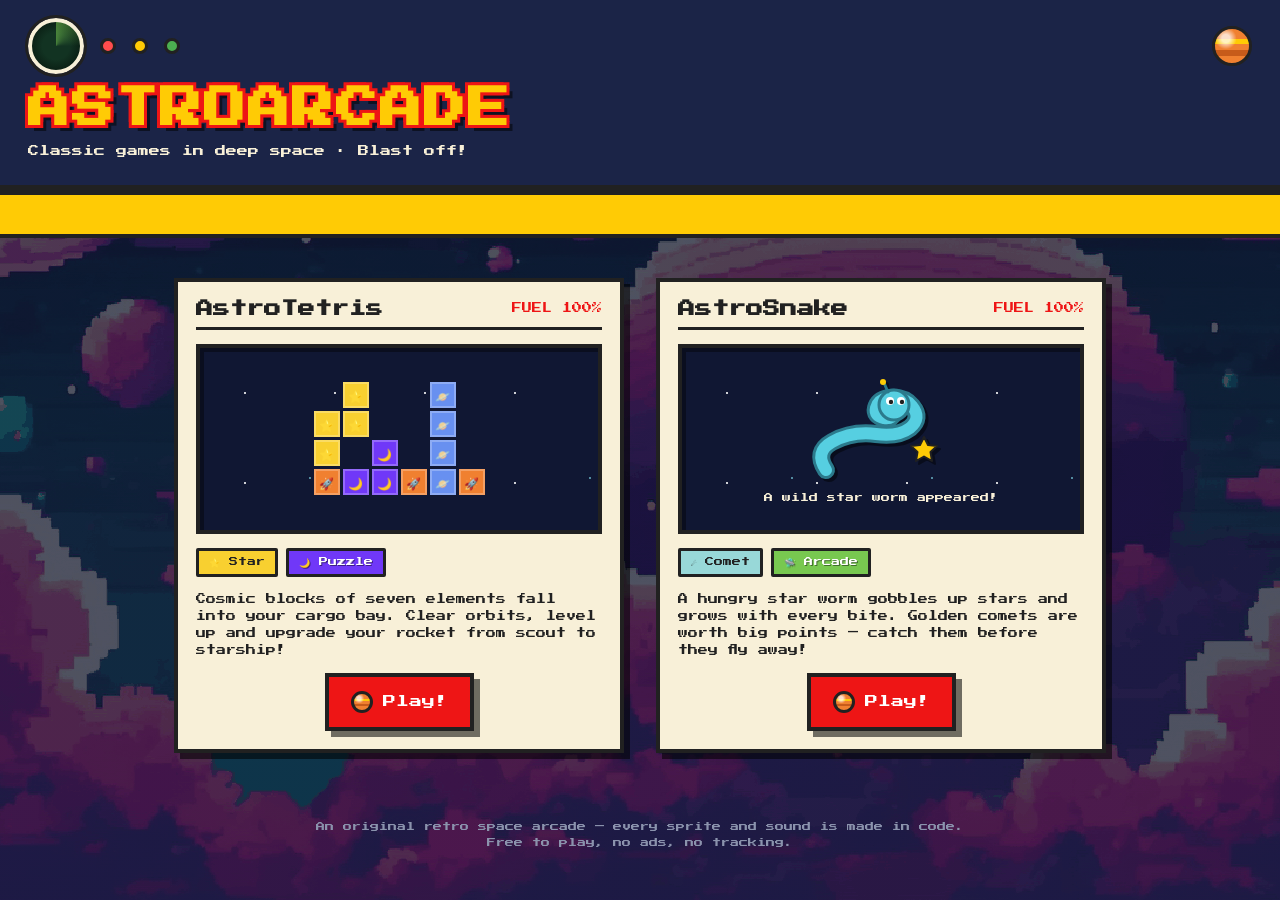
==== commit a021a4b2: "Add locally generated pixel-art space backgrounds (SDXL) Nebula with planets for the hub, an alien n" ====
--- a/index.html
+++ b/index.html
@@ -8,8 +8,8 @@
   <link rel="preconnect" href="https://fonts.googleapis.com">
   <link rel="preconnect" href="https://fonts.gstatic.com" crossorigin>
   <link href="https://fonts.googleapis.com/css2?family=Press+Start+2P&display=swap" rel="stylesheet">
-  <link rel="stylesheet" href="assets/css/theme.css?v=6">
-  <link rel="stylesheet" href="assets/css/hub.css?v=6">
+  <link rel="stylesheet" href="assets/css/theme.css?v=7">
+  <link rel="stylesheet" href="assets/css/hub.css?v=7">
 </head>
 <body>
 
--- a/assets/css/hub.css
+++ b/assets/css/hub.css
@@ -1,6 +1,17 @@
 /* ============================================================
    AstroArcade — hub page styles (index.html)
    ============================================================ */
+
+/* Locally generated pixel-art nebula (SDXL), dimmed so the
+   cards and text stay readable. */
+body {
+  background-image:
+    linear-gradient(rgba(13, 18, 38, 0.72), rgba(13, 18, 38, 0.72)),
+    url('../img/hub-bg.png');
+  background-size: cover;
+  background-position: center;
+  background-attachment: fixed;
+}
 
 /* ---------- Starship console header ---------- */
 .pokedex-top {
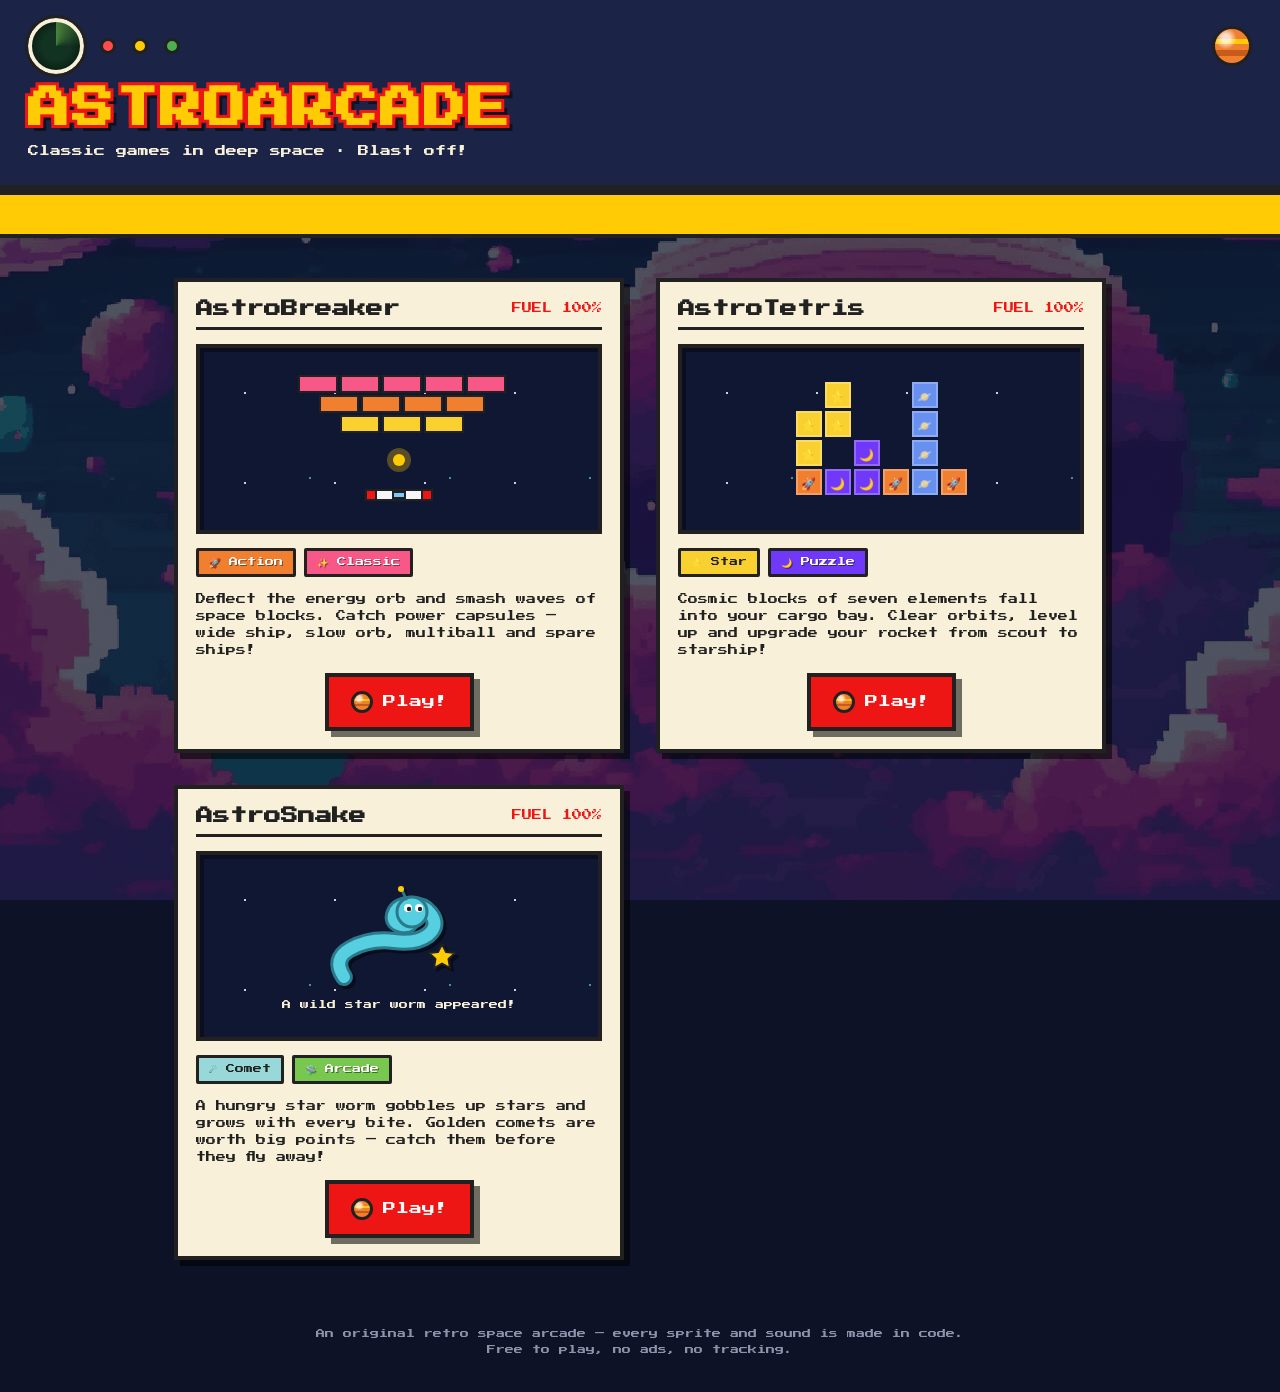
==== commit fe090f82: "Add AstroBreaker: breakout-style third game Ship paddle deflects an energy orb into procedurally lai" ====
--- a/index.html
+++ b/index.html
@@ -8,8 +8,8 @@
   <link rel="preconnect" href="https://fonts.googleapis.com">
   <link rel="preconnect" href="https://fonts.gstatic.com" crossorigin>
   <link href="https://fonts.googleapis.com/css2?family=Press+Start+2P&display=swap" rel="stylesheet">
-  <link rel="stylesheet" href="assets/css/theme.css?v=7">
-  <link rel="stylesheet" href="assets/css/hub.css?v=7">
+  <link rel="stylesheet" href="assets/css/theme.css?v=8">
+  <link rel="stylesheet" href="assets/css/hub.css?v=8">
 </head>
 <body>
 
@@ -27,12 +27,64 @@
 
   <div class="ticker" aria-hidden="true">
     <div class="ticker__inner">
-      🚀 ASTROTETRIS is now live! &nbsp;·&nbsp; 🐛 ASTROSNAKE — feed the star worm! &nbsp;·&nbsp;
-      ⭐ Clear every orbit and become the Fleet Commander! &nbsp;·&nbsp; 🛸 High scores are saved in your Star Log
+      🧱 NEW: ASTROBREAKER — smash the space blocks! &nbsp;·&nbsp; 🚀 ASTROTETRIS is live! &nbsp;·&nbsp;
+      🐛 ASTROSNAKE — feed the star worm! &nbsp;·&nbsp; ⭐ Become the Fleet Commander! &nbsp;·&nbsp; 🛸 High scores are saved in your Star Log
     </div>
   </div>
 
   <main class="games-grid">
+
+    <!-- ======== Card: AstroBreaker ======== -->
+    <article class="game-card">
+      <div class="game-card__head">
+        <h2>AstroBreaker</h2>
+        <span class="game-card__hp">FUEL 100%</span>
+      </div>
+
+      <div class="game-card__screen">
+        <svg width="230" height="150" viewBox="0 0 230 150" xmlns="http://www.w3.org/2000/svg" aria-hidden="true">
+          <g stroke="#212121" stroke-width="2">
+            <rect x="15" y="12" width="38" height="16" fill="#f85888"/>
+            <rect x="57" y="12" width="38" height="16" fill="#f85888"/>
+            <rect x="99" y="12" width="38" height="16" fill="#f85888"/>
+            <rect x="141" y="12" width="38" height="16" fill="#f85888"/>
+            <rect x="183" y="12" width="38" height="16" fill="#f85888"/>
+            <rect x="36" y="32" width="38" height="16" fill="#f08030"/>
+            <rect x="78" y="32" width="38" height="16" fill="#f08030"/>
+            <rect x="120" y="32" width="38" height="16" fill="#f08030"/>
+            <rect x="162" y="32" width="38" height="16" fill="#f08030"/>
+            <rect x="57" y="52" width="38" height="16" fill="#f8d030"/>
+            <rect x="99" y="52" width="38" height="16" fill="#f8d030"/>
+            <rect x="141" y="52" width="38" height="16" fill="#f8d030"/>
+          </g>
+          <circle cx="115" cy="96" r="12" fill="rgba(255,203,5,0.3)"/>
+          <circle cx="115" cy="96" r="6" fill="#ffcb05"/>
+          <g stroke="#212121" stroke-width="2">
+            <rect x="82" y="126" width="66" height="10" fill="#f4f6fb"/>
+            <rect x="82" y="126" width="10" height="10" fill="#ee1515"/>
+            <rect x="138" y="126" width="10" height="10" fill="#ee1515"/>
+            <rect x="109" y="128" width="12" height="6" fill="#7fc7ff"/>
+          </g>
+        </svg>
+      </div>
+
+      <div class="game-card__badges">
+        <span class="type-badge type-badge--rocket">🚀 Action</span>
+        <span class="type-badge type-badge--plasma">✨ Classic</span>
+      </div>
+
+      <p class="game-card__desc">
+        Deflect the energy orb and smash waves of space blocks.
+        Catch power capsules — wide ship, slow orb, multiball and spare ships!
+      </p>
+
+      <div class="game-card__actions">
+        <a class="poke-btn" href="games/breaker/index.html">
+          <span class="pokeball" style="--size:22px" aria-hidden="true"></span>
+          Play!
+        </a>
+      </div>
+    </article>
 
     <!-- ======== Card: AstroTetris ======== -->
     <article class="game-card">
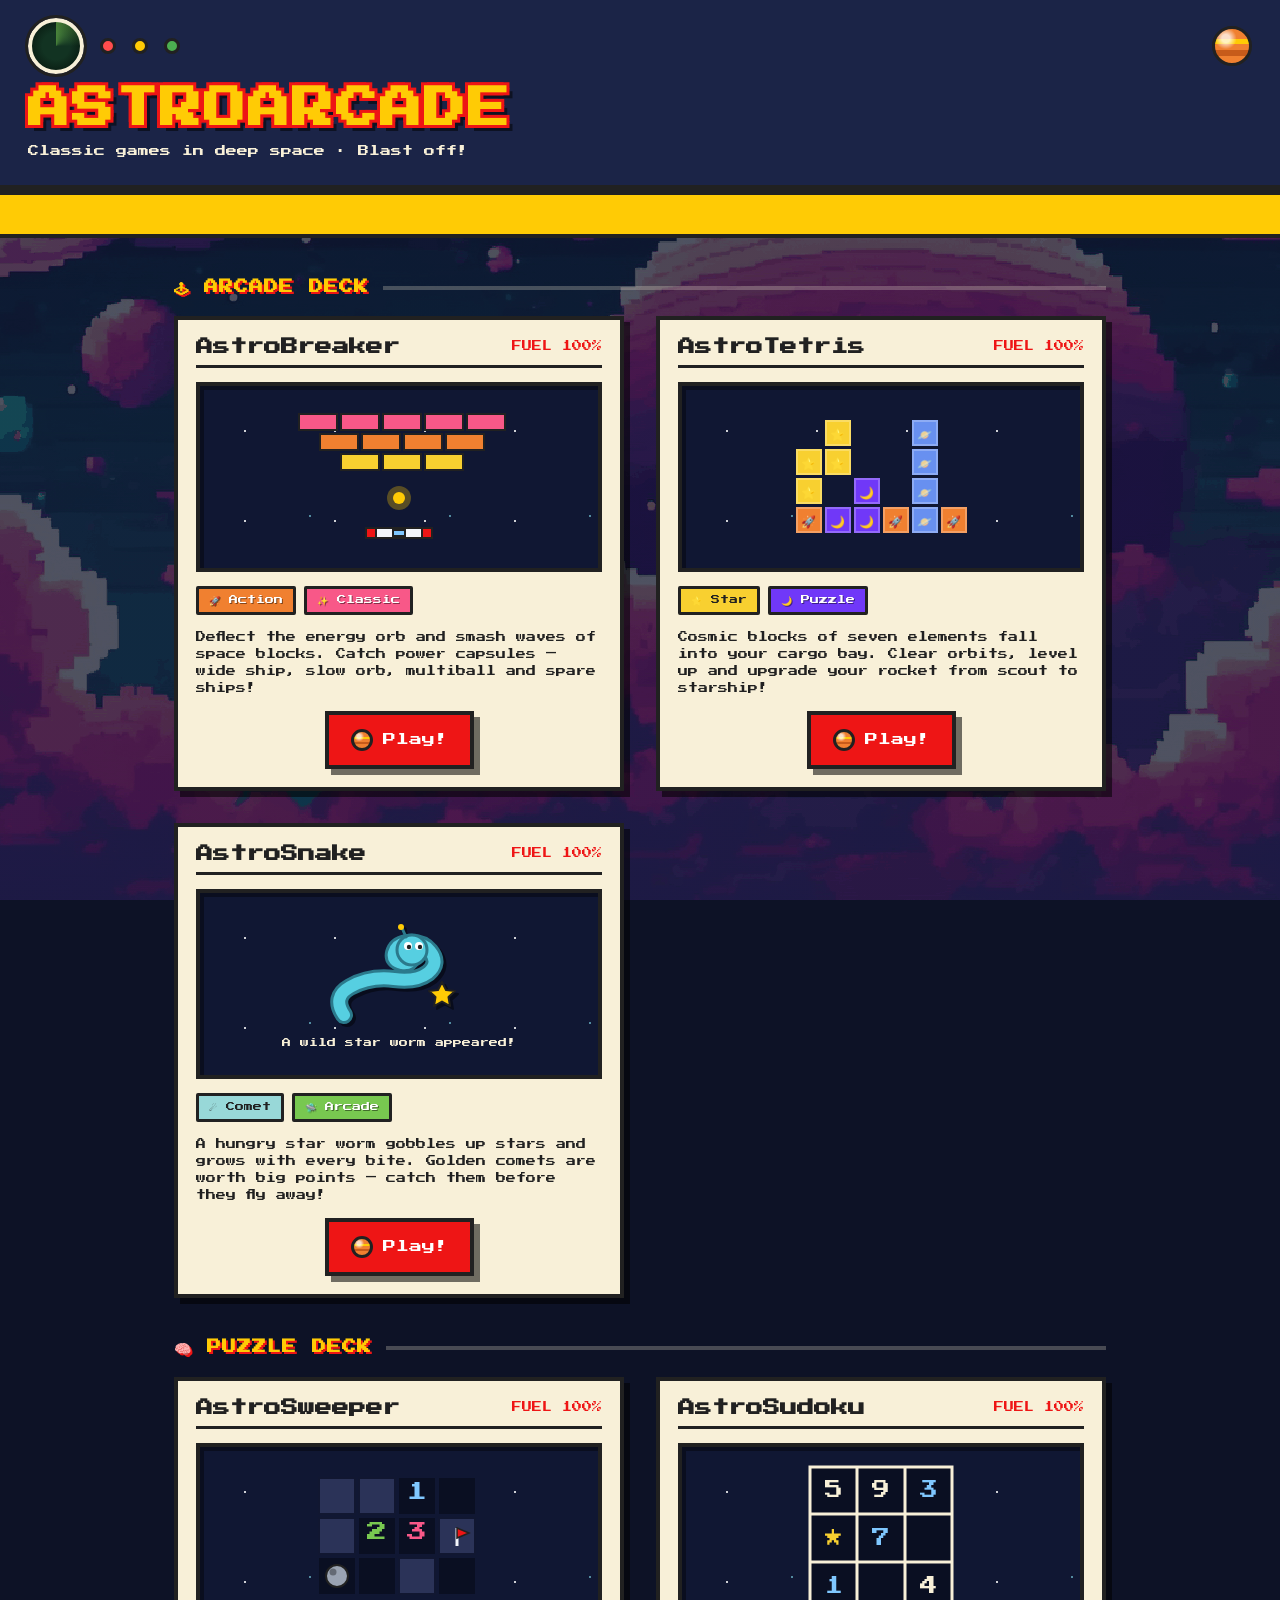
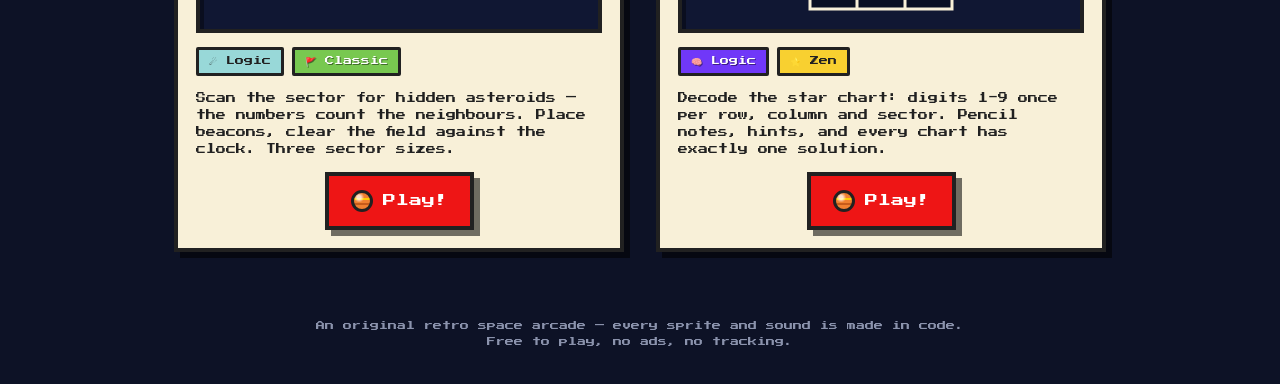
==== commit 4d62aec1: "Add the Puzzle Deck: AstroSweeper and AstroSudoku The hub now has two sections: Arcade Deck (Tetris," ====
--- a/index.html
+++ b/index.html
@@ -8,8 +8,8 @@
   <link rel="preconnect" href="https://fonts.googleapis.com">
   <link rel="preconnect" href="https://fonts.gstatic.com" crossorigin>
   <link href="https://fonts.googleapis.com/css2?family=Press+Start+2P&display=swap" rel="stylesheet">
-  <link rel="stylesheet" href="assets/css/theme.css?v=8">
-  <link rel="stylesheet" href="assets/css/hub.css?v=8">
+  <link rel="stylesheet" href="assets/css/theme.css?v=9">
+  <link rel="stylesheet" href="assets/css/hub.css?v=9">
 </head>
 <body>
 
@@ -27,12 +27,15 @@
 
   <div class="ticker" aria-hidden="true">
     <div class="ticker__inner">
-      🧱 NEW: ASTROBREAKER — smash the space blocks! &nbsp;·&nbsp; 🚀 ASTROTETRIS is live! &nbsp;·&nbsp;
-      🐛 ASTROSNAKE — feed the star worm! &nbsp;·&nbsp; ⭐ Become the Fleet Commander! &nbsp;·&nbsp; 🛸 High scores are saved in your Star Log
+      🧠 NEW PUZZLE DECK: ASTROSWEEPER and ASTROSUDOKU! &nbsp;·&nbsp; 🧱 ASTROBREAKER — smash the space blocks! &nbsp;·&nbsp;
+      🚀 ASTROTETRIS is live! &nbsp;·&nbsp; 🐛 ASTROSNAKE — feed the star worm! &nbsp;·&nbsp; 🛸 High scores are saved in your Star Log
     </div>
   </div>
 
-  <main class="games-grid">
+  <main>
+
+  <h2 class="deck-title">🕹 ARCADE DECK</h2>
+  <div class="games-grid">
 
     <!-- ======== Card: AstroBreaker ======== -->
     <article class="game-card">
@@ -188,6 +191,108 @@
       </div>
     </article>
 
+  </div>
+
+  <h2 class="deck-title">🧠 PUZZLE DECK</h2>
+  <div class="games-grid">
+
+    <!-- ======== Card: AstroSweeper ======== -->
+    <article class="game-card">
+      <div class="game-card__head">
+        <h2>AstroSweeper</h2>
+        <span class="game-card__hp">FUEL 100%</span>
+      </div>
+
+      <div class="game-card__screen">
+        <svg width="180" height="140" viewBox="0 0 180 140" xmlns="http://www.w3.org/2000/svg" aria-hidden="true">
+          <g>
+            <rect x="10" y="10" width="36" height="36" fill="#2b3358" stroke="#111731" stroke-width="2"/>
+            <rect x="50" y="10" width="36" height="36" fill="#2b3358" stroke="#111731" stroke-width="2"/>
+            <rect x="90" y="10" width="36" height="36" fill="#0a0f22"/>
+            <rect x="130" y="10" width="36" height="36" fill="#0a0f22"/>
+            <rect x="10" y="50" width="36" height="36" fill="#2b3358" stroke="#111731" stroke-width="2"/>
+            <rect x="50" y="50" width="36" height="36" fill="#0a0f22"/>
+            <rect x="90" y="50" width="36" height="36" fill="#0a0f22"/>
+            <rect x="130" y="50" width="36" height="36" fill="#2b3358" stroke="#111731" stroke-width="2"/>
+            <rect x="10" y="90" width="36" height="36" fill="#0a0f22"/>
+            <rect x="50" y="90" width="36" height="36" fill="#0a0f22"/>
+            <rect x="90" y="90" width="36" height="36" fill="#2b3358" stroke="#111731" stroke-width="2"/>
+            <rect x="130" y="90" width="36" height="36" fill="#0a0f22"/>
+          </g>
+          <text x="108" y="34" font-size="20" fill="#7fc7ff" font-family="'Press Start 2P', monospace" text-anchor="middle">1</text>
+          <text x="68" y="74" font-size="20" fill="#78c850" font-family="'Press Start 2P', monospace" text-anchor="middle">2</text>
+          <text x="108" y="74" font-size="20" fill="#f85888" font-family="'Press Start 2P', monospace" text-anchor="middle">3</text>
+          <circle cx="28" cy="108" r="11" fill="#9aa3b2" stroke="#212121" stroke-width="2"/>
+          <circle cx="24" cy="104" r="3.5" fill="rgba(0,0,0,0.35)"/>
+          <line x1="148" y1="60" x2="148" y2="78" stroke="#f4f6fb" stroke-width="3"/>
+          <path d="M148 60 l12 5 -12 5 z" fill="#ee1515" stroke="#212121" stroke-width="1.5"/>
+        </svg>
+      </div>
+
+      <div class="game-card__badges">
+        <span class="type-badge type-badge--comet">☄ Logic</span>
+        <span class="type-badge type-badge--ufo">🚩 Classic</span>
+      </div>
+
+      <p class="game-card__desc">
+        Scan the sector for hidden asteroids — the numbers count the neighbours.
+        Place beacons, clear the field against the clock. Three sector sizes.
+      </p>
+
+      <div class="game-card__actions">
+        <a class="poke-btn" href="games/sweeper/index.html">
+          <span class="pokeball" style="--size:22px" aria-hidden="true"></span>
+          Play!
+        </a>
+      </div>
+    </article>
+
+    <!-- ======== Card: AstroSudoku ======== -->
+    <article class="game-card">
+      <div class="game-card__head">
+        <h2>AstroSudoku</h2>
+        <span class="game-card__hp">FUEL 100%</span>
+      </div>
+
+      <div class="game-card__screen">
+        <svg width="150" height="150" viewBox="0 0 150 150" xmlns="http://www.w3.org/2000/svg" aria-hidden="true">
+          <rect x="4" y="4" width="142" height="142" fill="#0a0f22" stroke="#f8f0d8" stroke-width="3"/>
+          <line x1="51" y1="4" x2="51" y2="146" stroke="#f8f0d8" stroke-width="3"/>
+          <line x1="99" y1="4" x2="99" y2="146" stroke="#f8f0d8" stroke-width="3"/>
+          <line x1="4" y1="51" x2="146" y2="51" stroke="#f8f0d8" stroke-width="3"/>
+          <line x1="4" y1="99" x2="146" y2="99" stroke="#f8f0d8" stroke-width="3"/>
+          <g font-family="'Press Start 2P', monospace" font-size="18" text-anchor="middle">
+            <text x="28" y="36" fill="#f8f0d8">5</text>
+            <text x="123" y="36" fill="#7fc7ff">3</text>
+            <text x="75" y="84" fill="#7fc7ff">7</text>
+            <text x="28" y="132" fill="#7fc7ff">1</text>
+            <text x="75" y="36" fill="#f8f0d8">9</text>
+            <text x="123" y="132" fill="#f8f0d8">4</text>
+            <text x="28" y="84" fill="#f8d030">★</text>
+          </g>
+        </svg>
+      </div>
+
+      <div class="game-card__badges">
+        <span class="type-badge type-badge--moon">🧠 Logic</span>
+        <span class="type-badge type-badge--star">⭐ Zen</span>
+      </div>
+
+      <p class="game-card__desc">
+        Decode the star chart: digits 1-9 once per row, column and sector.
+        Pencil notes, hints, and every chart has exactly one solution.
+      </p>
+
+      <div class="game-card__actions">
+        <a class="poke-btn" href="games/sudoku/index.html">
+          <span class="pokeball" style="--size:22px" aria-hidden="true"></span>
+          Play!
+        </a>
+      </div>
+    </article>
+
+  </div>
+
   </main>
 
   <footer class="arcade-footer">
--- a/assets/css/hub.css
+++ b/assets/css/hub.css
@@ -82,13 +82,34 @@
   line-height: 1.9;
 }
 
+/* ---------- Deck section titles ---------- */
+.deck-title {
+  display: flex;
+  align-items: center;
+  gap: 14px;
+  max-width: 980px;
+  margin: 42px auto 0;
+  padding: 0 24px;
+  font-size: 14px;
+  color: var(--poke-yellow);
+  text-shadow: 2px 2px 0 var(--poke-red);
+  letter-spacing: 1px;
+}
+
+.deck-title::after {
+  content: '';
+  flex: 1;
+  height: 4px;
+  background: rgba(248, 240, 216, 0.25);
+}
+
 /* ---------- Game cards grid ---------- */
 .games-grid {
   display: grid;
   grid-template-columns: repeat(auto-fit, minmax(300px, 1fr));
   gap: 32px;
   max-width: 980px;
-  margin: 40px auto;
+  margin: 20px auto 40px;
   padding: 0 24px;
 }
 
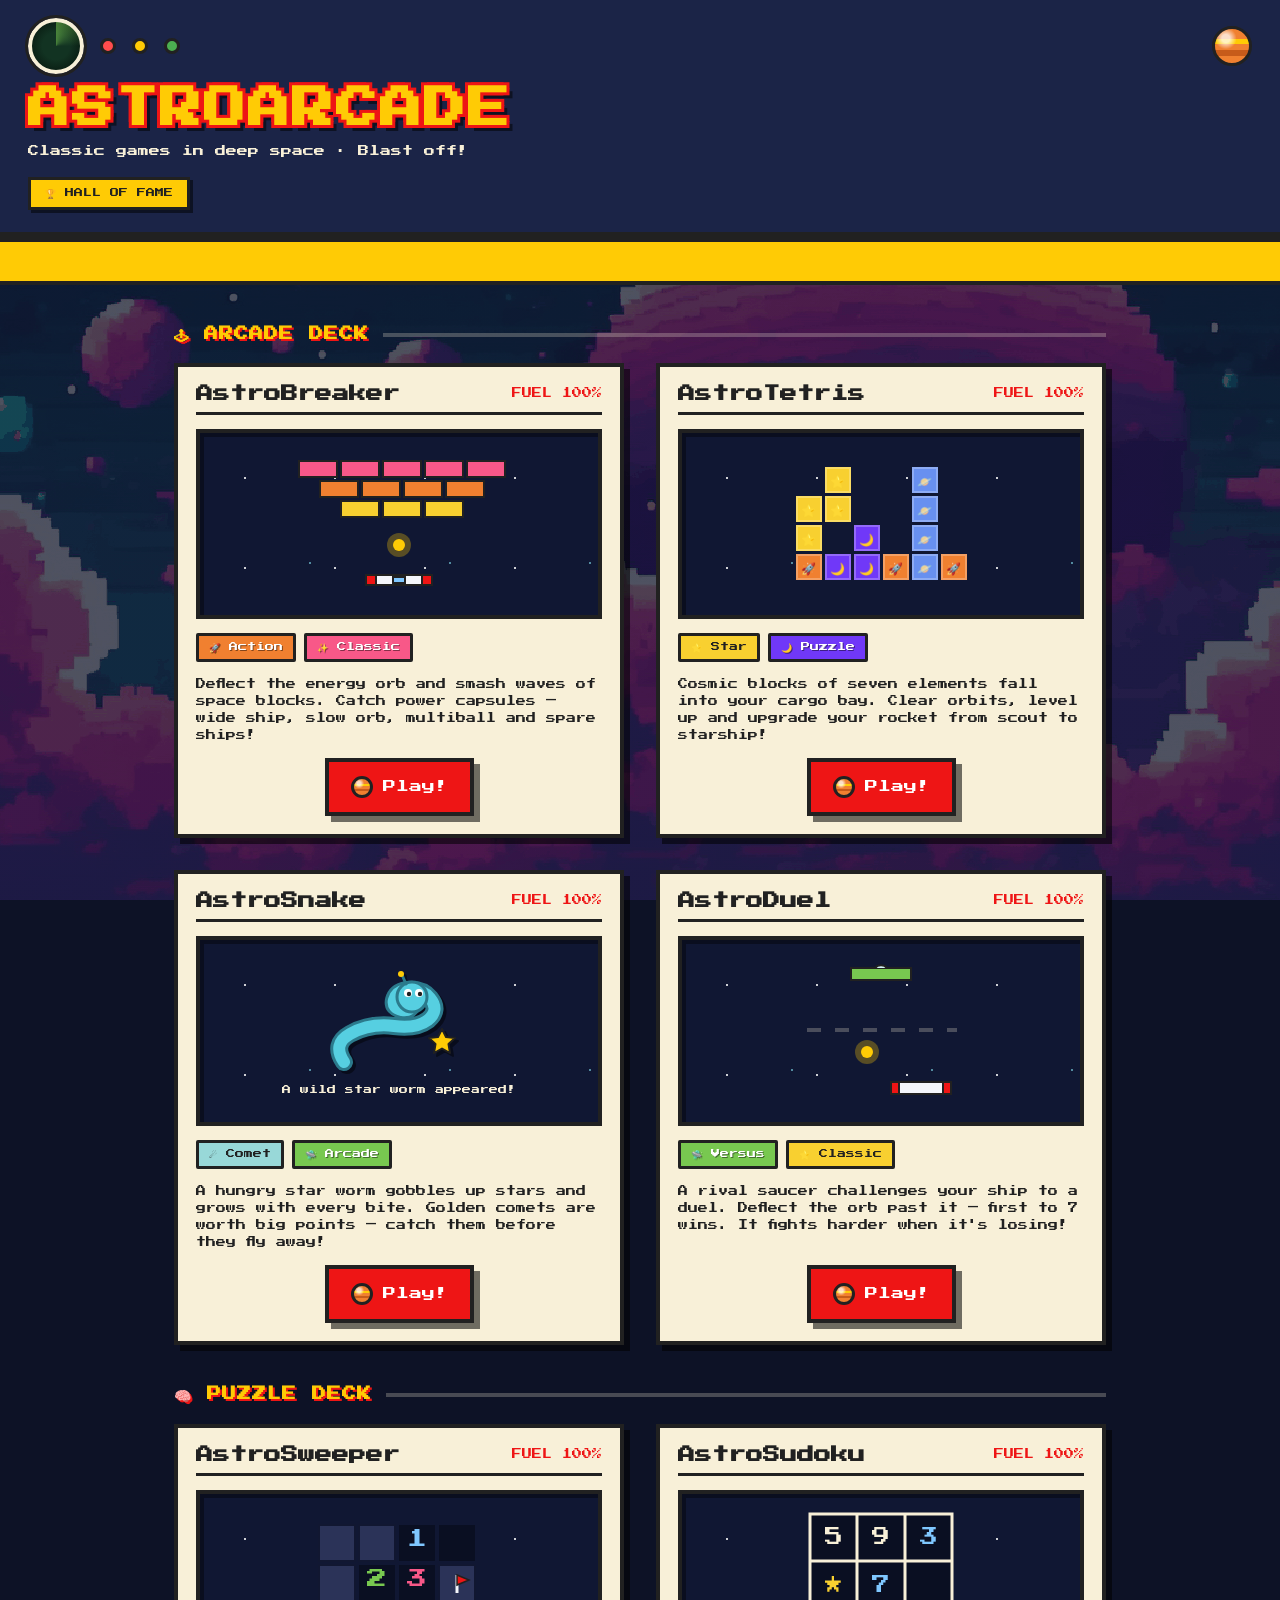
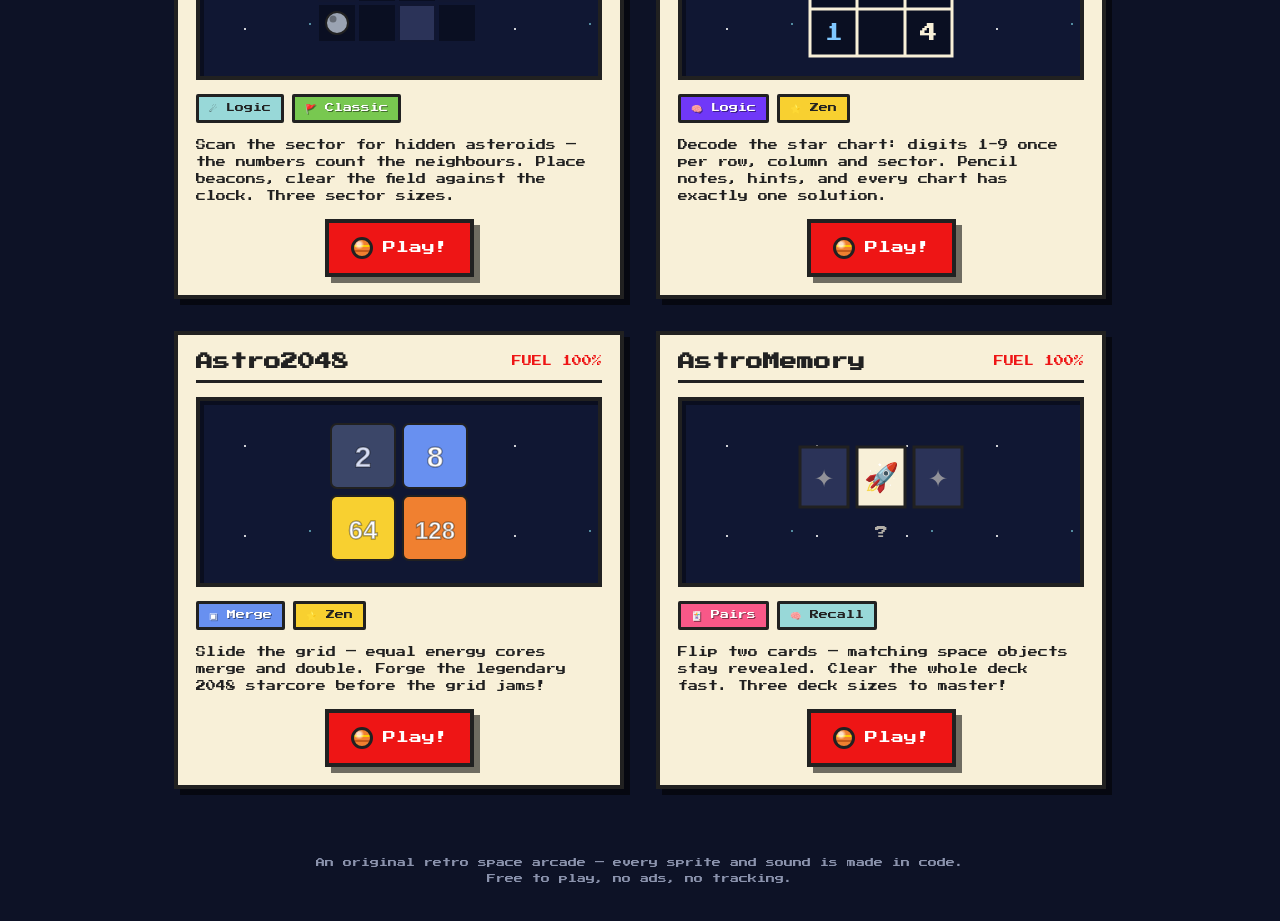
==== commit d0b0c6be: "Add AstroDuel, Astro2048, AstroMemory, the Hall of Fame and smooth digits Three new games: a vertica" ====
--- a/index.html
+++ b/index.html
@@ -8,8 +8,8 @@
   <link rel="preconnect" href="https://fonts.googleapis.com">
   <link rel="preconnect" href="https://fonts.gstatic.com" crossorigin>
   <link href="https://fonts.googleapis.com/css2?family=Press+Start+2P&display=swap" rel="stylesheet">
-  <link rel="stylesheet" href="assets/css/theme.css?v=9">
-  <link rel="stylesheet" href="assets/css/hub.css?v=9">
+  <link rel="stylesheet" href="assets/css/theme.css?v=10">
+  <link rel="stylesheet" href="assets/css/hub.css?v=10">
 </head>
 <body>
 
@@ -23,12 +23,13 @@
     </div>
     <h1>ASTROARCADE</h1>
     <p>Classic games in deep space · Blast off!</p>
+    <a class="hall-link" href="records/index.html">🏆 HALL OF FAME</a>
   </header>
 
   <div class="ticker" aria-hidden="true">
     <div class="ticker__inner">
-      🧠 NEW PUZZLE DECK: ASTROSWEEPER and ASTROSUDOKU! &nbsp;·&nbsp; 🧱 ASTROBREAKER — smash the space blocks! &nbsp;·&nbsp;
-      🚀 ASTROTETRIS is live! &nbsp;·&nbsp; 🐛 ASTROSNAKE — feed the star worm! &nbsp;·&nbsp; 🛸 High scores are saved in your Star Log
+      🛸 NEW: ASTRODUEL, ASTRO2048 and ASTROMEMORY! &nbsp;·&nbsp; 🏆 Check the HALL OF FAME! &nbsp;·&nbsp;
+      🚀 Eight games and counting &nbsp;·&nbsp; 🧱 Smash blocks, scan sectors, decode charts! &nbsp;·&nbsp; ⭐ High scores are saved in your Star Log
     </div>
   </div>
 
@@ -191,6 +192,53 @@
       </div>
     </article>
 
+    <!-- ======== Card: AstroDuel ======== -->
+    <article class="game-card">
+      <div class="game-card__head">
+        <h2>AstroDuel</h2>
+        <span class="game-card__hp">FUEL 100%</span>
+      </div>
+
+      <div class="game-card__screen">
+        <svg width="160" height="150" viewBox="0 0 160 150" xmlns="http://www.w3.org/2000/svg" aria-hidden="true">
+          <g stroke="#212121" stroke-width="2">
+            <rect x="50" y="12" width="60" height="12" fill="#78c850"/>
+            <rect x="90" y="126" width="60" height="12" fill="#f4f6fb"/>
+            <rect x="90" y="126" width="8" height="12" fill="#ee1515"/>
+            <rect x="142" y="126" width="8" height="12" fill="#ee1515"/>
+          </g>
+          <path d="M74 12 a8 8 0 0 1 12 0" fill="#d7f4fa" stroke="#212121" stroke-width="2"/>
+          <g fill="rgba(248,240,216,0.25)">
+            <rect x="6" y="72" width="14" height="4"/>
+            <rect x="34" y="72" width="14" height="4"/>
+            <rect x="62" y="72" width="14" height="4"/>
+            <rect x="90" y="72" width="14" height="4"/>
+            <rect x="118" y="72" width="14" height="4"/>
+            <rect x="146" y="72" width="10" height="4"/>
+          </g>
+          <circle cx="66" cy="96" r="12" fill="rgba(255,203,5,0.3)"/>
+          <circle cx="66" cy="96" r="6" fill="#ffcb05"/>
+        </svg>
+      </div>
+
+      <div class="game-card__badges">
+        <span class="type-badge type-badge--ufo">🛸 Versus</span>
+        <span class="type-badge type-badge--star">⭐ Classic</span>
+      </div>
+
+      <p class="game-card__desc">
+        A rival saucer challenges your ship to a duel. Deflect the orb
+        past it — first to 7 wins. It fights harder when it's losing!
+      </p>
+
+      <div class="game-card__actions">
+        <a class="poke-btn" href="games/duel/index.html">
+          <span class="pokeball" style="--size:22px" aria-hidden="true"></span>
+          Play!
+        </a>
+      </div>
+    </article>
+
   </div>
 
   <h2 class="deck-title">🧠 PUZZLE DECK</h2>
@@ -291,6 +339,87 @@
       </div>
     </article>
 
+    <!-- ======== Card: Astro2048 ======== -->
+    <article class="game-card">
+      <div class="game-card__head">
+        <h2>Astro2048</h2>
+        <span class="game-card__hp">FUEL 100%</span>
+      </div>
+
+      <div class="game-card__screen">
+        <svg width="160" height="160" viewBox="0 0 160 160" xmlns="http://www.w3.org/2000/svg" aria-hidden="true">
+          <g stroke="#212121" stroke-width="2">
+            <rect x="12" y="12" width="64" height="64" rx="6" fill="#3b4668"/>
+            <rect x="84" y="12" width="64" height="64" rx="6" fill="#6890f0"/>
+            <rect x="12" y="84" width="64" height="64" rx="6" fill="#f8d030"/>
+            <rect x="84" y="84" width="64" height="64" rx="6" fill="#f08030"/>
+          </g>
+          <g font-family="Arial, sans-serif" font-weight="900" text-anchor="middle" fill="#ffffff" stroke="rgba(0,0,0,0.35)" stroke-width="1.5">
+            <text x="44" y="55" font-size="30" fill="#d7def5">2</text>
+            <text x="116" y="55" font-size="30">8</text>
+            <text x="44" y="127" font-size="26">64</text>
+            <text x="116" y="127" font-size="24">128</text>
+          </g>
+        </svg>
+      </div>
+
+      <div class="game-card__badges">
+        <span class="type-badge type-badge--planet">▣ Merge</span>
+        <span class="type-badge type-badge--star">⭐ Zen</span>
+      </div>
+
+      <p class="game-card__desc">
+        Slide the grid — equal energy cores merge and double.
+        Forge the legendary 2048 starcore before the grid jams!
+      </p>
+
+      <div class="game-card__actions">
+        <a class="poke-btn" href="games/2048/index.html">
+          <span class="pokeball" style="--size:22px" aria-hidden="true"></span>
+          Play!
+        </a>
+      </div>
+    </article>
+
+    <!-- ======== Card: AstroMemory ======== -->
+    <article class="game-card">
+      <div class="game-card__head">
+        <h2>AstroMemory</h2>
+        <span class="game-card__hp">FUEL 100%</span>
+      </div>
+
+      <div class="game-card__screen">
+        <svg width="190" height="150" viewBox="0 0 190 150" xmlns="http://www.w3.org/2000/svg" aria-hidden="true">
+          <g stroke="#212121" stroke-width="3">
+            <rect x="14" y="30" width="48" height="60" fill="#2b3358"/>
+            <rect x="71" y="30" width="48" height="60" fill="#f8f0d8"/>
+            <rect x="128" y="30" width="48" height="60" fill="#2b3358"/>
+          </g>
+          <text x="38" y="70" font-size="24" text-anchor="middle" fill="rgba(248,240,216,0.5)">✦</text>
+          <text x="95" y="70" font-size="28" text-anchor="middle">🚀</text>
+          <text x="152" y="70" font-size="24" text-anchor="middle" fill="rgba(248,240,216,0.5)">✦</text>
+          <text x="95" y="122" font-size="13" text-anchor="middle" fill="rgba(248,240,216,0.7)">?</text>
+        </svg>
+      </div>
+
+      <div class="game-card__badges">
+        <span class="type-badge type-badge--plasma">🃏 Pairs</span>
+        <span class="type-badge type-badge--comet">🧠 Recall</span>
+      </div>
+
+      <p class="game-card__desc">
+        Flip two cards — matching space objects stay revealed.
+        Clear the whole deck fast. Three deck sizes to master!
+      </p>
+
+      <div class="game-card__actions">
+        <a class="poke-btn" href="games/memory/index.html">
+          <span class="pokeball" style="--size:22px" aria-hidden="true"></span>
+          Play!
+        </a>
+      </div>
+    </article>
+
   </div>
 
   </main>
--- a/assets/css/hub.css
+++ b/assets/css/hub.css
@@ -82,6 +82,23 @@
   line-height: 1.9;
 }
 
+.hall-link {
+  display: inline-block;
+  margin-top: 14px;
+  padding: 8px 14px;
+  font-size: 9px;
+  color: var(--poke-ink);
+  background: var(--poke-yellow);
+  border: 3px solid var(--poke-ink);
+  box-shadow: 3px 3px 0 rgba(0, 0, 0, 0.5);
+  text-decoration: none;
+}
+
+.hall-link:hover {
+  transform: translate(1px, 1px);
+  box-shadow: 2px 2px 0 rgba(0, 0, 0, 0.5);
+}
+
 /* ---------- Deck section titles ---------- */
 .deck-title {
   display: flex;
